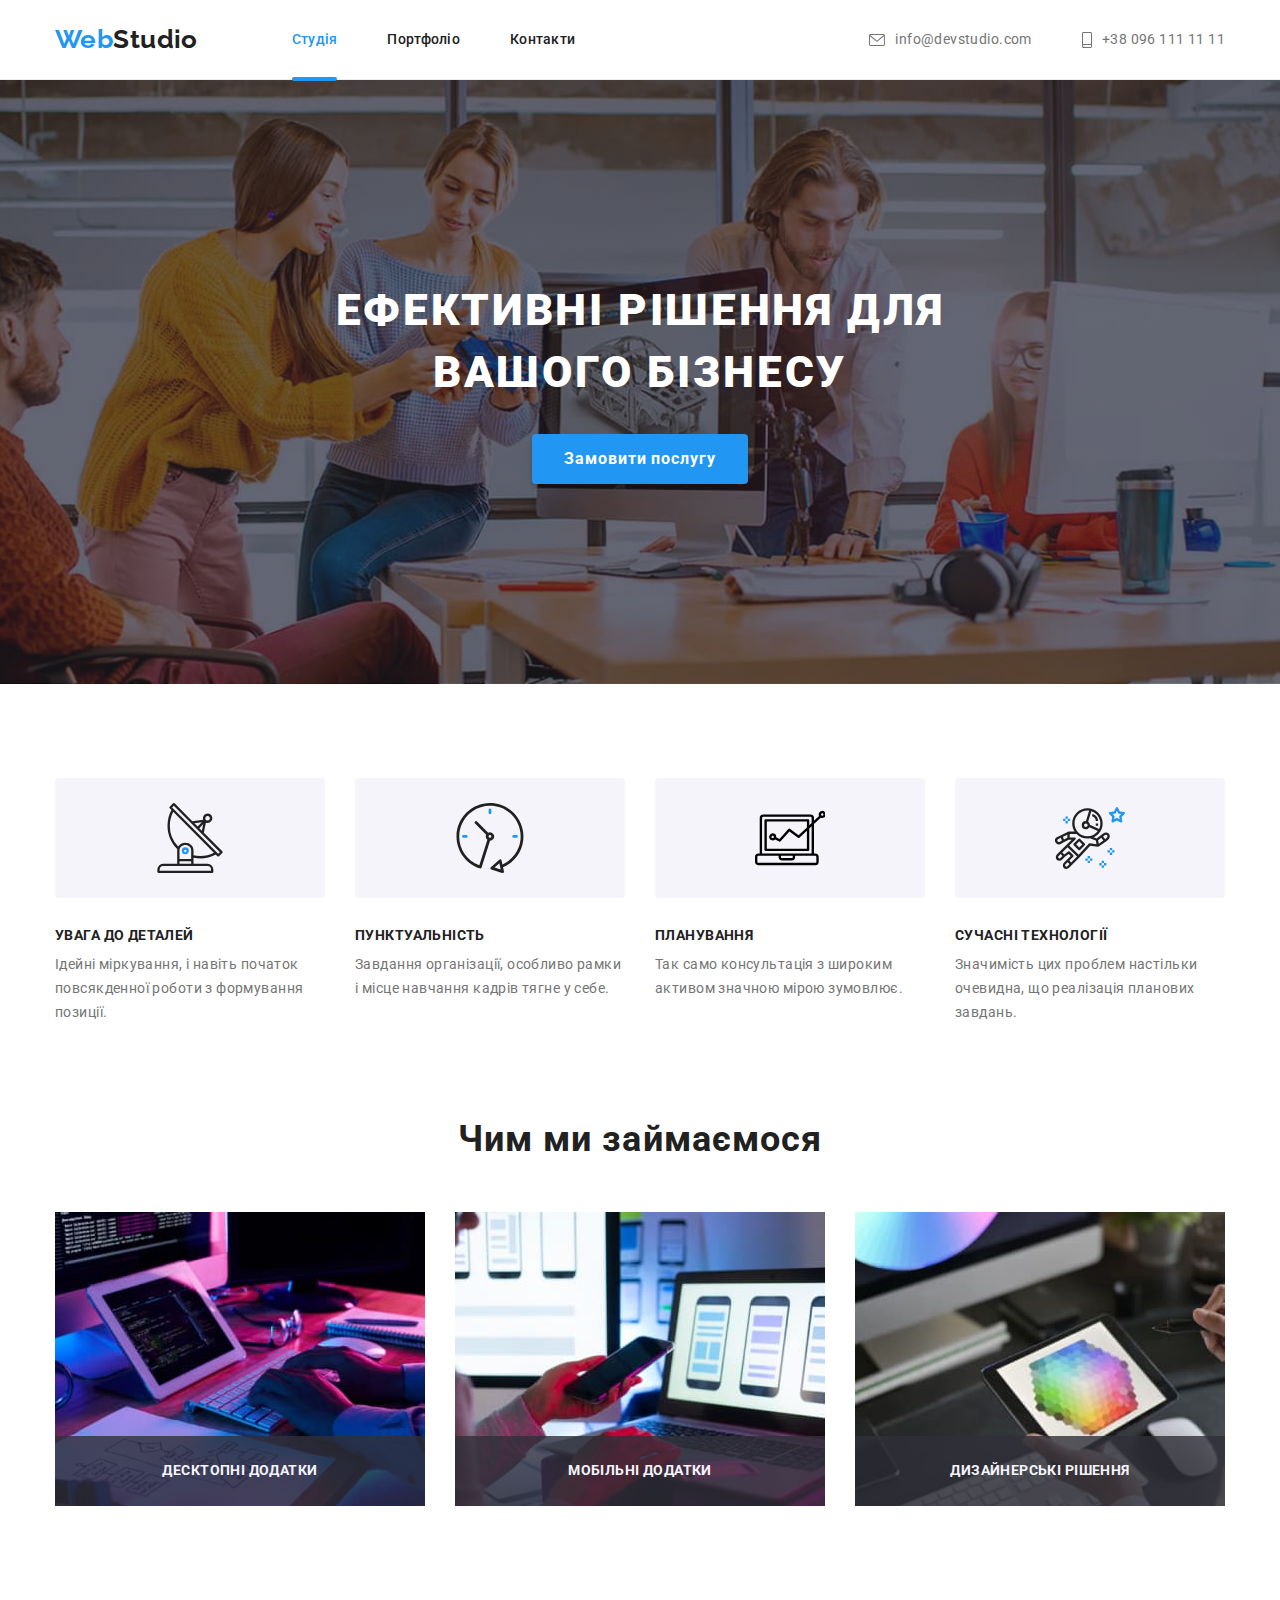
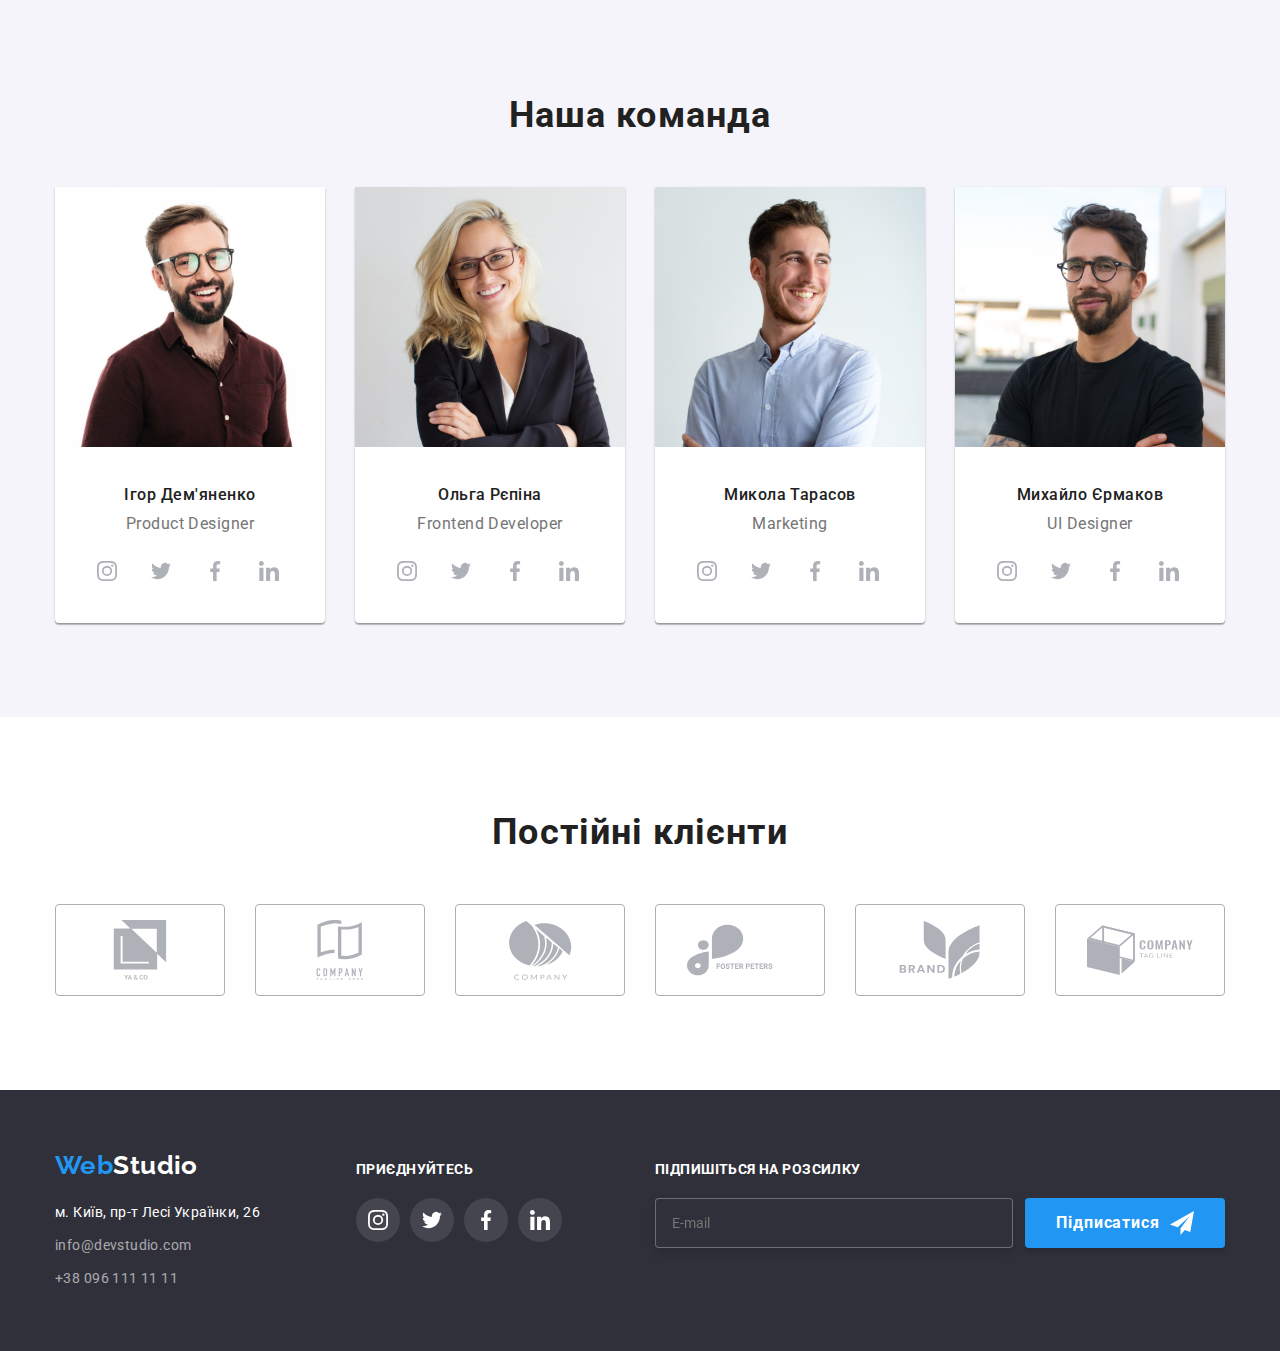
==== index.html @ 513b9c3e "start hw-08" ====
<!DOCTYPE html>
<html lang="uk">
  <head>
    <meta charset="UTF-8" />
    <meta http-equiv="X-UA-Compatible" content="IE=edge" />
    <meta name="viewport" content="width=device-width, initial-scale=1.0" />
    <title>Студія</title>
    <link rel="preconnect" href="https://fonts.googleapis.com" />
    <link rel="preconnect" href="https://fonts.gstatic.com" crossorigin />
    <link
      href="https://fonts.googleapis.com/css2?family=Raleway:wght@700&family=Roboto:wght@400;500;700;900&display=swap"
      rel="stylesheet"
    />
    <link
      rel="stylesheet"
      href="https://cdnjs.cloudflare.com/ajax/libs/modern-normalize/1.1.0/modern-normalize.min.css"
    />
    <link rel="stylesheet" href="./css/main.min.css" />
  </head>
  <body>
    <header class="header">
      <div class="container header__container">
        <nav class="site-nav">
          <ul class="list site-nav__list">
            <li class="site-nav__item">
              <a href="./index.html" class="logo header__logo"
                ><span class="logo__element">Web</span>Studio</a
              >
            </li>
            <li class="site-nav__item">
              <a href="./index.html" class="site-nav__link site-nav__link--active">Студія</a>
            </li>
            <li class="site-nav__item">
              <a href="./portfolio.html" class="site-nav__link">Портфоліо</a>
            </li>
            <li class="site-nav__item">
              <a href="" class="site-nav__link">Контакти</a>
            </li>
          </ul>
        </nav>
        <ul class="contacts header__contacts">
          <li class="contacts__item">
            <a href="mailto:info@devstudio.com" class="contact">
              <svg class="contact__icon" width="16" height="12">
                <use href="./images/icons.svg#icon-envelope"></use>
              </svg>
              info@devstudio.com</a
            >
          </li>
          <li class="contacts__item">
            <a href="tel:+380961111111" class="contact">
              <svg class="contact__icon" width="10" height="16">
                <use href="./images/icons.svg#icon-smartphone"></use>
              </svg>
              +38 096 111 11 11</a
            >
          </li>
        </ul>
      </div>
    </header>

    <main>
      <!--Hero-->
      <section class="hero">
        <h1 class="hero__title">Ефективні рішення для вашого бізнесу</h1>
        <button type="button" class="hero__button" data-modal-open>
          Замовити послугу
        </button>
      </section>

      <!--Особливості-->
      <section class="features section">
        <div class="container">
          <h2 class="visually-hidden">Особливості</h2>
          <ul class="features__list">
            <li class="features__item">
              <div class="features__icon">
                <svg width="70" height="70">
                  <use href="./images/icons.svg#icon-antenna"></use>
                </svg>
              </div>
              <h3 class="features__title">УВАГА ДО ДЕТАЛЕЙ</h3>
              <p>
                Ідейні міркування, і навіть початок повсякденної роботи з
                формування позиції.
              </p>
            </li>
            <li class="features__item">
              <div class="features__icon">
                <svg width="70" height="70">
                  <use href="./images/icons.svg#icon-clock"></use>
                </svg>
              </div>
              <h3 class="features__title">ПУНКТУАЛЬНІСТЬ</h3>
              <p>
                Завдання організації, особливо рамки і місце навчання кадрів
                тягне у себе.
              </p>
            </li>
            <li class="features__item">
              <div class="features__icon">
                <svg width="70" height="70">
                  <use href="./images/icons.svg#icon-vector"></use>
                </svg>
              </div>
              <h3 class="features__title">ПЛАНУВАННЯ</h3>
              <p>
                Так само консультація з широким активом значною мірою зумовлює.
              </p>
            </li>
            <li class="features__item">
              <div class="features__icon">
                <svg width="70" height="70">
                  <use href="./images/icons.svg#icon-astronaut"></use>
                </svg>
              </div>
              <h3 class="features__title">СУЧАСНІ ТЕХНОЛОГІЇ</h3>
              <p>
                Значимість цих проблем настільки очевидна, що реалізація
                планових завдань.
              </p>
            </li>
          </ul>
        </div>
      </section>

      <!--Чим ми займаємося-->
      <section class="works section">
        <div class="container">
          <h2 class="works__title title">Чим ми займаємося</h2>
          <ul class="works__list">
            <li class="works__item">
              <div class="works__wrap">
                <img src="./images/box1.jpg" alt="Планування" width="370" class="works__img" />
                <div class="works__overlay">
                  <p class="works__text">Десктопні додатки</p>
                </div>
              </div>
            </li>
            <li class="works__item">
              <div class="works__wrap">
                <img src="./images/box2.jpg" alt="Розробка" width="370" class="works__img"/>
                <div class="works__overlay">
                  <p class="works__text">Мобільні додатки</p>
                </div>
              </div>
            </li>
            <li class="works__item">
              <div class="works__wrap">
                <img src="./images/box3.jpg" alt="Дизайн" width="370" class="works__img"/>
                <div class="works__overlay">
                  <p class="works__text">Дизайнерські рішення</p>
                </div>
              </div>
            </li>
          </ul>
        </div>
      </section>

      
      <section class="team section">
        <div class="container">
          <h2 class="team__title title">Наша команда</h2>
          <ul class="team__list">
            <li class="team__body">
              <img
                class="team__img"
                src="./images/demynenko.jpg"
                alt="фото Ігор Дем'яненко"
                width="270"
              />
              <div class="team__content">
                <h3 class="team__item">Ігор Дем'яненко</h3>
                <p lang="en" class="team__speciality">Product Designer</p>
                <div class="social">
                  <ul class="social__list">
                    <li class="social__item">
                      <a class="social__link" href="https://www.instagram.com/"
                        ><svg class="social__icon" width="20" height="20">
                          <use
                            href="./images/icons.svg#icon-instagram"
                          ></use></svg
                      ></a>
                    </li>
                    <li class="social__item">
                      <a class="social__link" href="https://twitter.com/"
                        ><svg class="social__icon" width="20" height="20">
                          <use
                            href="./images/icons.svg#icon-twitter"
                          ></use></svg
                      ></a>
                    </li>
                    <li class="social__item">
                      <a class="social__link" href="https://www.facebook.com/"
                        ><svg class="social__icon" width="20" height="20">
                          <use
                            href="./images/icons.svg#icon-facebook"
                          ></use></svg
                      ></a>
                    </li>
                    <li class="social__item">
                      <a class="social__link" href="https://www.linkedin.com/"
                        ><svg class="social__icon" width="20" height="20">
                          <use
                            href="./images/icons.svg#icon-linkedin"
                          ></use></svg
                      ></a>
                    </li>
                  </ul>
                </div>
              </div>
            </li>
            <li class="team__body">
              <img
                class="team__img"
                src="./images/repina.jpg"
                alt="фото Ольга Рєпіна"
                width="270"
              />
              <div class="team__content">
                <h3 class="team__item">Ольга Рєпіна</h3>
                <p lang="en" class="team__speciality">Frontend Developer</p>
                <div class="social">
                  <ul class="social__list">
                    <li class="social__item">
                      <a class="social__link" href="https://www.instagram.com/"
                        ><svg class="social__icon" width="20" height="20">
                          <use
                            href="./images/icons.svg#icon-instagram"
                          ></use></svg
                      ></a>
                    </li>
                    <li class="social__item">
                      <a class="social__link" href="https://twitter.com/"
                        ><svg class="social__icon" width="20" height="20">
                          <use
                            href="./images/icons.svg#icon-twitter"
                          ></use></svg
                      ></a>
                    </li>
                    <li class="social__item">
                      <a class="social__link" href="https://www.facebook.com/"
                        ><svg class="social__icon" width="20" height="20">
                          <use
                            href="./images/icons.svg#icon-facebook"
                          ></use></svg
                      ></a>
                    </li>
                    <li class="social__item">
                      <a class="social__link" href="https://www.linkedin.com/"
                        ><svg class="social__icon" width="20" height="20">
                          <use
                            href="./images/icons.svg#icon-linkedin"
                          ></use></svg
                      ></a>
                    </li>
                  </ul>
                </div>
              </div>
            </li>
            <li class="team__body">
              <img
                class="team__img"
                src="./images/tarasov.jpg"
                alt="фото Микола Тарасов"
                width="270"
              />
              <div class="team__content">
                <h3 class="team__item">Микола Тарасов</h3>
                <p lang="en" class="team__speciality">Marketing</p>
                <div class="social">
                  <ul class="social__list">
                    <li class="social__item">
                      <a class="social__link" href="https://www.instagram.com/"
                        ><svg class="social__icon" width="20" height="20">
                          <use
                            href="./images/icons.svg#icon-instagram"
                          ></use></svg
                      ></a>
                    </li>
                    <li class="social__item">
                      <a class="social__link" href="https://twitter.com/"
                        ><svg class="social__icon" width="20" height="20">
                          <use
                            href="./images/icons.svg#icon-twitter"
                          ></use></svg
                      ></a>
                    </li>
                    <li class="social__item">
                      <a class="social__link" href="https://www.facebook.com/"
                        ><svg class="social__icon" width="20" height="20">
                          <use
                            href="./images/icons.svg#icon-facebook"
                          ></use></svg
                      ></a>
                    </li>
                    <li class="social__item">
                      <a class="social__link" href="https://www.linkedin.com/"
                        ><svg class="social__icon" width="20" height="20">
                          <use
                            href="./images/icons.svg#icon-linkedin"
                          ></use></svg
                      ></a>
                    </li>
                  </ul>
                </div>
              </div>
            </li>
            <li class="team__body">
              <img
                class="team__img"
                src="./images/ermakov.jpg"
                alt="фото Михайло Єрмаков"
                width="270"
              />
              <div class="team__content">
                <h3 class="team__item">Михайло Єрмаков</h3>
                <p lang="en" class="team__speciality">UI Designer</p>
                <div class="social">
                  <ul class="social__list">
                    <li class="social__item">
                      <a class="social__link" href="https://www.instagram.com/"
                        ><svg class="social__icon" width="20" height="20">
                          <use
                            href="./images/icons.svg#icon-instagram"
                          ></use></svg
                      ></a>
                    </li>
                    <li class="social__item">
                      <a class="social__link" href="https://twitter.com/"
                        ><svg class="social__icon" width="20" height="20">
                          <use
                            href="./images/icons.svg#icon-twitter"
                          ></use></svg
                      ></a>
                    </li>
                    <li class="social__item">
                      <a class="social__link" href="https://www.facebook.com/"
                        ><svg class="social__icon" width="20" height="20">
                          <use
                            href="./images/icons.svg#icon-facebook"
                          ></use></svg
                      ></a>
                    </li>
                    <li class="social__item">
                      <a class="social__link" href="https://www.linkedin.com/"
                        ><svg class="social__icon" width="20" height="20">
                          <use
                            href="./images/icons.svg#icon-linkedin"
                          ></use></svg
                      ></a>
                    </li>
                  </ul>
                </div>
              </div>
            </li>
          </ul>
        </div>
      </section>

      <!-- Наші клієнти-->

      <section class="clients section">
        <div class="container">
          <h2 class="clients__title title">Постійні клієнти</h2>
          <ul class="clients__list">
            <li class="clients__item">
              <a class="clients__link" href="">
                <svg class="clients-icon" width="106" height="60">
                  <use href="./images/icons.svg#icon-ya-co"></use>
                </svg>
              </a>
            </li>
            <li class="clients__item">
              <a class="clients__link" href="">
                <svg class="clients-icon" width="106" height="60">
                  <use href="./images/icons.svg#icon-company-tag"></use>
                </svg>
              </a>
            </li>
            <li class="clients__item">
              <a class="clients__link" href="">
                <svg class="clients-icon" width="106" height="60">
                  <use href="./images/icons.svg#icon-company"></use>
                </svg>
              </a>
            </li>
            <li class="clients__item">
              <a class="clients__link" href="">
                <svg class="clients-icon" width="106" height="60">
                  <use href="./images/icons.svg#icon-foster-peters"></use>
                </svg>
              </a>
            </li>
            <li class="clients__item">
              <a class="clients__link" href="">
                <svg class="clients-icon" width="106" height="60">
                  <use href="./images/icons.svg#icon-brand"></use>
                </svg>
              </a>
            </li>
            <li class="clients__item">
              <a class="clients__link" href="">
                <svg class="clients-icon" width="106" height="60">
                  <use href="./images/icons.svg#icon-tag-line"></use>
                </svg>
              </a>
            </li>
          </ul>
        </div>
      </section>
    </main>

    <footer class="footer">
      <div class="container footer__container">
        <div class="address-wrap">
          <a href="./index.html" class="logo footer__logo"
            ><span class="logo__element">Web</span>Studio</a
          >
          <address class="address">
            <ul class="address__list">
              <li class="address__item">м. Київ, пр-т Лесі Українки, 26</li>
              <li class="address__item">
                <a href="mailto:info@devstudio.com" class="contact address__contact"
                  >info@devstudio.com</a
                >
              </li>
              <li class="address__item">
                <a href="tel:+380961111111" class="contact address__contact"
                  >+38 096 111 11 11</a
                >
              </li>
            </ul>
          </address>
        </div>
        <div class="join">
          <h3 class="join__title">приєднуйтесь</h3>
          <div class="social">
            <ul class="social__list">
              <li class="social__item">
                <a class="social__link social__link--join" href="https://www.instagram.com/"
                  ><svg class="social__icon" width="20" height="20">
                    <use href="./images/icons.svg#icon-instagram"></use></svg
                ></a>
              </li>
              <li class="social__item">
                <a class="social__link social__link--join" href="https://twitter.com/"
                  ><svg class="social__icon" width="20" height="20">
                    <use href="./images/icons.svg#icon-twitter"></use></svg
                ></a>
              </li>
              <li class="social__item">
                <a class="social__link social__link--join" href="https://www.facebook.com/"
                  ><svg class="social__icon" width="20" height="20">
                    <use href="./images/icons.svg#icon-facebook"></use></svg
                ></a>
              </li>
              <li class="social__item">
                <a class="social__link social__link--join" href="https://www.linkedin.com/"
                  ><svg class="social__icon" width="20" height="20">
                    <use href="./images/icons.svg#icon-linkedin"></use></svg
                ></a>
              </li>
            </ul>
          </div>
        </div>
        <div class="subscribe">
          <form name="subscribe__form">
            <p class="subscribe__title">Підпишіться на розсилку</p>
            <div class="subscribe__field">
              <input type="email" name="email" placeholder="E-mail" class="subscribe__input"/>
              <button type="submit" class="subscribe__btn">
                <span>Підписатися</span>
                <svg class="subscribe__icon" width="24" height="24">
                  <use href="./images/icons.svg#subscribe-icon"></use>
                </svg>
              </button>
            </div>
          </form>
        </div>
      </div>
    </footer>

    <div class="backdrop is-hidden" data-modal>
      <div class="modal">
        <button type="button" data-modal-close class="modal-btn">
          <svg width="18" height="18" class="modal-btn__icon modal-btn__icon--close">
            <use href="./images/icons.svg#icon-close"></use>
          </svg>
        </button>
        <div class="modal__container" role="group">
          <p class="modal__title">Залиште свої дані, ми вам передзвонимо</p>
          <form name="modal__form">
            <label class="modal__field">
              <span class="modal__text">Ім'я</span>
              <span class="modal__tubrl">
                <input type="text" name="username" class="modal__input" />
                <svg width="18" height="18" class="modal__icon">
                  <use href="./images/icons.svg#icon-person"></use>
                </svg>
              </span>
            </label>

            <label class="modal__field">
              <span class="modal__text">Телефон</span>
              <span class="modal__tubrl">
                <input type="tel" name="telphone" class="modal__input" />
                <svg width="18" height="18" class="modal__icon">
                  <use href="./images/icons.svg#icon-phone"></use>
                </svg>
              </span>
            </label>

            <label class="modal__field">
              <span class="modal__text">Пошта</span>
              <span class="modal__tubrl">
                <input type="email" name="email" class="modal__input" />
                <svg width="18" height="18" class="modal__icon">
                  <use href="./images/icons.svg#icon-email"></use>
                </svg>
              </span>
            </label>

            <label class="modal__field modal__field--comment">
              <span class="modal__text">Коментар</span>
              <textarea
                name="comment"
                placeholder="Введіть текст"
                class="modal__textarea"
              ></textarea>
            </label>

            <div class="checkbox modal__field modal__field--agry">
              <input
                type="checkbox"
                name="agry-form"
                id="modal-checkbox"
                class="modal__checkbox visually-hidden"
              />

              <label class="checkbox__text" for="modal-checkbox">
                <span class="checkbox__field">
                  <svg width="16" height="15">
                    <use href="./images/icons.svg#icon-check"></use></svg
                ></span>
                Погоджуюся з розсилкою та приймаю   
                 <a href="" class="modal__link">Умови договору</a>
              </label>
            </div>

            <button type="submit" class="send-btn">Відправити</button>
          </form>
        </div>
      </div>
    </div>

    <script src="./js/modal.js"></script>
  </body>
</html>
---- css/main.min.css ----
a{text-decoration:none}.visually-hidden{position:absolute;white-space:nowrap;width:1px;height:1px;overflow:hidden;border:0;padding:0;clip:rect(0 0 0 0);-webkit-clip-path:inset(50%);clip-path:inset(50%);margin:-1px}h1,h2,h3,p,ul{margin-top:0;margin-bottom:0}ul{padding:0;list-style:none}:root{--primary-text-color: #757575;--title-text-color: #212121;--primary-accent-color: #2196f3;--secondary-accent-color: #ffffff;--buttons-color: #f5f4fa}body{background-color:#fff;color:var(--primary-text-color);font-family:Roboto,sans-serif;font-size:14px;line-height:1.7;letter-spacing:.03em}.clients__item,.works__overlay,.features__icon,.checkbox__field,.checkbox__text,.modal-btn,.social__link{display:flex;justify-content:center;align-items:center}.container{margin-left:auto;margin-right:auto;max-width:1200px;padding-left:15px;padding-right:15px}.section{padding-top:94px;padding-bottom:94px}.social__list{display:flex}.social__item{width:44px;height:44px;margin-right:10px}.social__link{width:100%;height:100%;fill:#afb1b8;border-radius:50%;cursor:pointer;transition:background-color 250ms cubic-bezier(0.4, 0, 0.2, 1)}.social__link:hover,.social__link:focus{background-color:var(--primary-accent-color);border-radius:50%}.social__item{margin-right:10px}.social__item:last-child{margin-right:0px}.social__icon{transition:fill 250ms cubic-bezier(0.4, 0, 0.2, 1)}.social__link:hover .social__icon,.social__link:focus .social__icon{fill:var(--secondary-accent-color)}.title{color:var(--title-text-color);font-weight:700;font-size:36px;line-height:1.2;text-align:center;letter-spacing:.03em}.logo{color:var(--title-text-color);font-family:"Raleway",sans-serif;font-weight:700;font-size:26px;line-height:1.2;text-decoration:none}.logo__element{color:var(--primary-accent-color)}.header__container{display:flex;justify-content:space-between;align-items:center}.header{border-bottom:1px solid #ececec}.site-nav__list,.contacts{display:flex;align-items:center}.site-nav__link,.header_contacts{display:inline-block;padding-top:32px;padding-bottom:32px}.header__logo{margin-right:94px}.site-nav__item:not(:first-child,:last-child){margin-right:50px}.contacts__item:not(:last-child){margin-right:50px}.site-nav__link{color:var(--title-text-color);font-weight:500;font-size:14px;line-height:1.1;letter-spacing:.02em;transition:color 250ms cubic-bezier(0.4, 0, 0.2, 1)}.site-nav__link:hover,.site-nav__link:focus{color:var(--primary-accent-color)}.site-nav__link--active{position:relative;color:var(--primary-accent-color);transition:color 250ms cubic-bezier(0.4, 0, 0.2, 1)}.site-nav__link--active:hover,.site-nav__link--active:focus{color:var(--title-text-color)}.site-nav__link--active::after{content:"";position:absolute;bottom:0;left:0;transform:translate(0, 50%);display:block;width:100%;height:4px;background-color:var(--primary-accent-color);border-radius:2px}.contact{list-style:none;color:var(--primary-text-color);text-decoration:none;display:flex;justify-content:center;align-items:center;transition:color 250ms cubic-bezier(0.4, 0, 0.2, 1)}.contact:hover,.contact:focus{color:var(--primary-accent-color);fill:var(--primary-accent-color)}.contact__icon{fill:currentColor;vertical-align:middle;margin-right:10px;cursor:pointer;transition:fill 250ms cubic-bezier(0.4, 0, 0.2, 1)}.contact:hover .contact__icon,.contact:focus .contact__icon{fill:var(--primary-accent-color)}.hero{background-color:#c4c4c4;text-align:center;padding:200px 0;margin-left:auto;margin-right:auto;max-width:1600px;background-image:linear-gradient(to right, rgba(47, 48, 58, 0.4), rgba(47, 48, 58, 0.4)),url(../images/Overlay.jpg);background-position:center;background-repeat:no-repeat;background-size:cover}.button{font-family:inherit;cursor:pointer}.hero__button{color:var(--secondary-accent-color);background-color:var(--primary-accent-color);border:none;font-weight:700;font-size:16px;line-height:1.88;align-items:center;text-align:center;letter-spacing:.06em;padding:10px 32px;box-shadow:0px 4px 4px rgba(0,0,0,.15);border-radius:4px;min-width:216px;transition:background-color 250ms cubic-bezier(0.4, 0, 0.2, 1)}.hero__button:hover,.hero__button:focus{background-color:#188ce8}.hero__title{color:var(--secondary-accent-color);font-weight:900;font-size:44px;line-height:1.4;letter-spacing:.06em;text-transform:uppercase;max-width:696px;margin-left:auto;margin-right:auto;margin-bottom:30px}.backdrop{position:fixed;top:0;left:0;width:100%;height:100%;background-color:rgba(0,0,0,.2);transition:opacity 250ms cubic-bezier(0.4, 0, 0.2, 1),visibility 250ms cubic-bezier(0.4, 0, 0.2, 1)}.modal{position:absolute;top:50%;left:50%;transform:translate(-50%, -50%) scale(1);opacity:1;width:528px;height:581px;background:#fff;box-shadow:0px 1px 3px rgba(0,0,0,.12),0px 1px 1px rgba(0,0,0,.14),0px 2px 1px rgba(0,0,0,.2);border-radius:4px;transition:transform 250ms cubic-bezier(0.4, 0, 0.2, 1),opacity 250ms cubic-bezier(0.4, 0, 0.2, 1);padding:40px}.modal-btn{width:30px;height:30px;position:absolute;top:8px;right:8px;border-radius:50%;border:1px solid rgba(0,0,0,.1);background-color:rgba(0,0,0,0);padding:0px;transition:fill 250ms cubic-bezier(0.4, 0, 0.2, 1)}.modal-btn:hover,.modal-btn:focus{fill:var(--primary-accent-color)}.backdrop.is-hidden .modal{transform:translate(-50%, -50%) scale(1.5)}.is-hidden{opacity:0;visibility:hidden;pointer-events:none}.modal__field{display:flex;flex-direction:column;position:relative;margin-bottom:10px}.modal__input{border:1px solid rgba(33,33,33,.2);border-radius:4px;height:40px;width:100%;padding-left:42px;transition:border-color 250ms cubic-bezier(0.4, 0, 0.2, 1)}.modal__input:focus{border-color:var(--primary-accent-color);outline:rgba(0,0,0,0)}.modal__icon{position:absolute;top:50%;left:12px;transform:translateY(-50%);transition:fill 250ms cubic-bezier(0.4, 0, 0.2, 1)}.modal__input:focus+.modal__icon{fill:var(--primary-accent-color)}.modal__text{font-size:12px;line-height:1.17;letter-spacing:.01em;color:#757575;margin-bottom:4px}.modal__title{margin-bottom:12px;font-weight:700;font-size:20px;line-height:1.15;text-align:center;color:var(--title-text-color)}.modal__link{padding-left:5px;color:#2196f3}.modal__tubrl{position:relative}.modal__input{display:block}.modal__textarea{border:1px solid rgba(33,33,33,.2);border-radius:4px;height:120px;max-width:100%;resize:none;padding:12px 16px;transition:border-color 250ms cubic-bezier(0.4, 0, 0.2, 1)}.modal__textarea:focus,.modal__textarea:focus{border-color:var(--primary-accent-color);outline:rgba(0,0,0,0)}.modal__field--comment{margin-bottom:20px}.modal__field--agry{margin-bottom:30px}.checkbox__text{fill:rgba(0,0,0,0);font-size:14px;line-height:1.71;letter-spacing:.03em}.checkbox__field{margin-right:9px;width:16px;height:15px;border:2px solid var(--title-text-color);border-radius:2px;transition:background-color 250ms cubic-bezier(0.4, 0, 0.2, 1),border-color 250ms cubic-bezier(0.4, 0, 0.2, 1)}.checkbox:checked+.checkbox__text .checkbox__field{background-color:var(--primary-accent-color);border-color:rgba(0,0,0,0);fill:var(--secondary-accent-color)}.checkbox:focus+.checkbox__text .checkbox__field{border-color:var(--primary-accent-color)}.send-btn{color:var(--secondary-accent-color);background-color:var(--primary-accent-color);border:none;font-weight:700;font-size:16px;line-height:1.88;align-items:center;text-align:center;letter-spacing:.06em;box-shadow:0px 4px 4px rgba(0,0,0,.15);border-radius:4px;padding:10px 52px;margin:0;min-width:200px;display:block;margin-left:auto;margin-right:auto;cursor:pointer;transition:background-color 250ms cubic-bezier(0.4, 0, 0.2, 1)}.send-btn:hover,.send-btn:focus{background-color:#188ce8}.features__title{color:var(--title-text-color);font-weight:700;font-size:14px;line-height:1.1;letter-spacing:.03em;text-transform:uppercase;margin-bottom:10px}.features__list{display:flex}.features__item{display:inline-block;width:calc(100% - 22.5px)}.features__item:not(:last-child){margin-right:30px}.features__icon{width:270px;height:120px;margin-bottom:30px;border-radius:4px;background-color:var(--buttons-color)}.works{padding-top:0px}.works__title,.team__title,.clients__title{margin-bottom:50px}.works__list{display:flex}.works__item{width:calc(100% - 20px)}.works__item:not(:last-child){margin-right:30px}.works__img{max-width:100%;display:block}.works__wrap{position:relative}.works__text{font-weight:700;line-height:1.14;text-align:center;text-transform:uppercase;color:var(--buttons-color);padding-top:27px;padding-bottom:27px}.works__overlay{position:absolute;bottom:0;left:0;width:100%;background-color:rgba(47,48,58,.8)}.team{background-color:var(--buttons-color)}.team__item{color:var(--title-text-color);font-weight:500;font-size:16px;line-height:1.2;text-align:center;letter-spacing:.03em;margin-bottom:10px}.team__speciality{font-size:16px;line-height:1.2;text-align:center;letter-spacing:.03em;margin-bottom:16px}.team__body{display:block;background-color:var(--secondary-accent-color);box-shadow:0px 1px 3px rgba(0,0,0,.12),0px 1px 1px rgba(0,0,0,.14),0px 2px 1px rgba(0,0,0,.2);border-radius:0px 0px 4px 4px}.team__list{display:flex}.team__body{width:calc(100% - 22.5px)}.team__body:not(:last-child){margin-right:30px}.team__content{padding:30px 30px 30px}.clients__list{display:flex}.clients__item{border:1px solid #afb1b8;border-radius:4px;width:170px;height:92px;margin-right:30px;transition:border-color 250ms cubic-bezier(0.4, 0, 0.2, 1)}.clients__item:last-child{margin-right:0px}.clients__item:hover,.clients__item:focus{border:1px solid var(--primary-accent-color)}.clients__link{width:106px;height:60px;fill:#afb1b8;cursor:pointer;transition:fill 250ms cubic-bezier(0.4, 0, 0.2, 1)}.clients__item:hover .clients__link,.clients__item:focus .clients__link{fill:var(--primary-accent-color)}.footer{background-color:#2f303a;color:var(--secondary-accent-color);padding-top:60px;padding-bottom:60px}.footer__container{display:flex;align-items:baseline}.footer__logo{color:var(--secondary-accent-color);display:inline-block;margin-bottom:20px;margin-right:0}.address{width:231px;font-style:normal}.address-wrap{margin-right:70px}.address__contact{display:block;color:rgba(255,255,255,.6);font-size:14px;line-height:1.7;letter-spacing:.03em;transition:color 250ms cubic-bezier(0.4, 0, 0.2, 1)}.address__contact:hover,.address__contact:focus{color:var(--primary-accent-color)}.address__item:not(:last-child){margin-bottom:9px}.join{margin-right:93px}.join__title{font-weight:700;font-size:14px;line-height:1.14;letter-spacing:.03em;text-transform:uppercase;color:#fff;margin-bottom:20px}.social__link--join{fill:var(--secondary-accent-color);background-color:rgba(255,255,255,.1);border-radius:50%;transition:background-color 250ms cubic-bezier(0.4, 0, 0.2, 1)}.social__link--join:hover,.social__link--join:focus{background-color:var(--primary-accent-color);border-radius:50%}.social__link--join:hover .social__icon,.social__link--join:focus .social__icon{fill:var(--secondary-accent-color)}.subscribe__title{font-weight:700;line-height:1.14;text-transform:uppercase;color:var(--secondary-accent-color);margin-bottom:20px}.subscribe__field{margin-right:12px;display:flex}.subscribe__btn{display:flex;justify-content:center;color:var(--secondary-accent-color);background-color:var(--primary-accent-color);border:none;font-weight:700;font-size:16px;line-height:1.88;align-items:center;text-align:center;letter-spacing:.06em;box-shadow:0px 4px 4px rgba(0,0,0,.15);border-radius:4px;padding:10px 28px;margin:0;min-width:200px}.subscribe__icon{margin-left:10px}.subscribe__input{margin:0;width:358px;height:50px;padding-left:16px;color:rgba(255,255,255,.6);background-color:#2f303a;border:1px solid rgba(255,255,255,.3);filter:drop-shadow(0px 4px 4px rgba(0, 0, 0, 0.15));border-radius:4px;margin-right:12px}.examples__list{display:flex;justify-content:center;flex-wrap:wrap;margin-bottom:50px}.examples__button{color:var(--title-text-color);background-color:var(--buttons-color);font-weight:500;font-size:16px;line-height:1.6;letter-spacing:.03em;border:none;border-radius:4px;min-width:73px;padding:6px 22px}.examples__item:not(:last-child){margin-right:8px}.examples__button{transition:color 250ms cubic-bezier(0.4, 0, 0.2, 1),background-color 250ms cubic-bezier(0.4, 0, 0.2, 1),box-shadow 250ms cubic-bezier(0.4, 0, 0.2, 1)}.examples__button:hover,.examples__button:focus{color:var(--secondary-accent-color);background-color:var(--primary-accent-color);box-shadow:0px 3px 1px rgba(0,0,0,.1),0px 1px 2px rgba(0,0,0,.08),0px 2px 2px rgba(0,0,0,.12)}.projects__title{color:var(--title-text-color);font-weight:700;font-size:18px;line-height:2;letter-spacing:.06em;margin-bottom:4px}.projects__text{color:var(--primary-text-color);font-size:16px;line-height:1.9;letter-spacing:.03em}.projects{display:flex;flex-wrap:wrap;margin:-15px}.projects__item{width:370px;margin:15px;transition:box-shadow 250ms cubic-bezier(0.4, 0, 0.2, 1)}.projects__item:hover,.projects__item:focus{box-shadow:0px 1px 1px rgba(0,0,0,.12),0px 4px 4px rgba(0,0,0,.06),1px 4px 6px rgba(0,0,0,.16)}.project-overlay{position:relative;overflow:hidden}.project-overlay__text{position:absolute;top:0;left:0;width:100%;height:100%;padding:63px 24px;background-color:rgba(33,150,243,.9);font-size:18px;line-height:1.56;letter-spacing:.03em;color:var(--buttons-color);transform:translate(0, 100%);transition:transform 250ms cubic-bezier(0.4, 0, 0.2, 1);overflow:auto}.projects__link:hover .project-overlay__text,.projects__link:focus .project-overlay__text{transform:translate(0)}.project-wrap{padding:20px 24px;border:1px solid #eee;border-top:1px solid rgba(0,0,0,0)}.project-overlay__img{display:block}/*# sourceMappingURL=main.min.css.map */
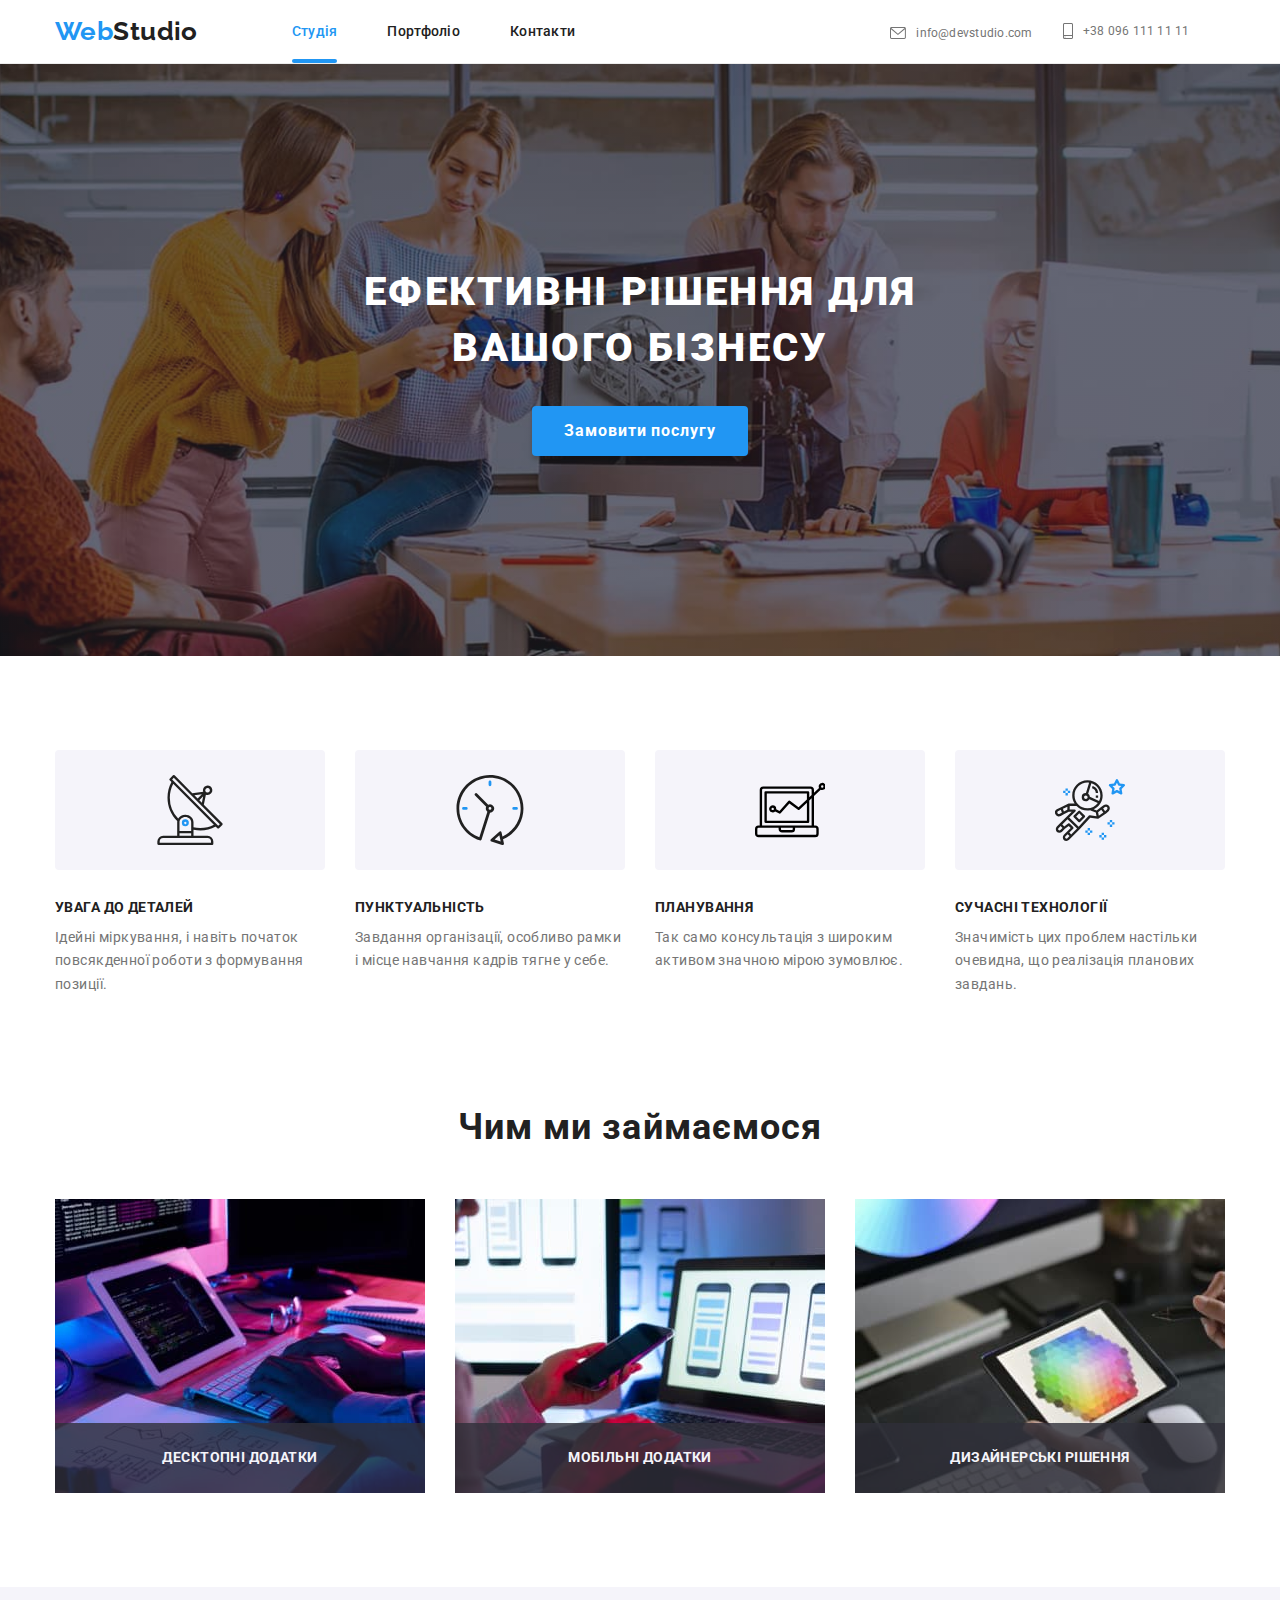
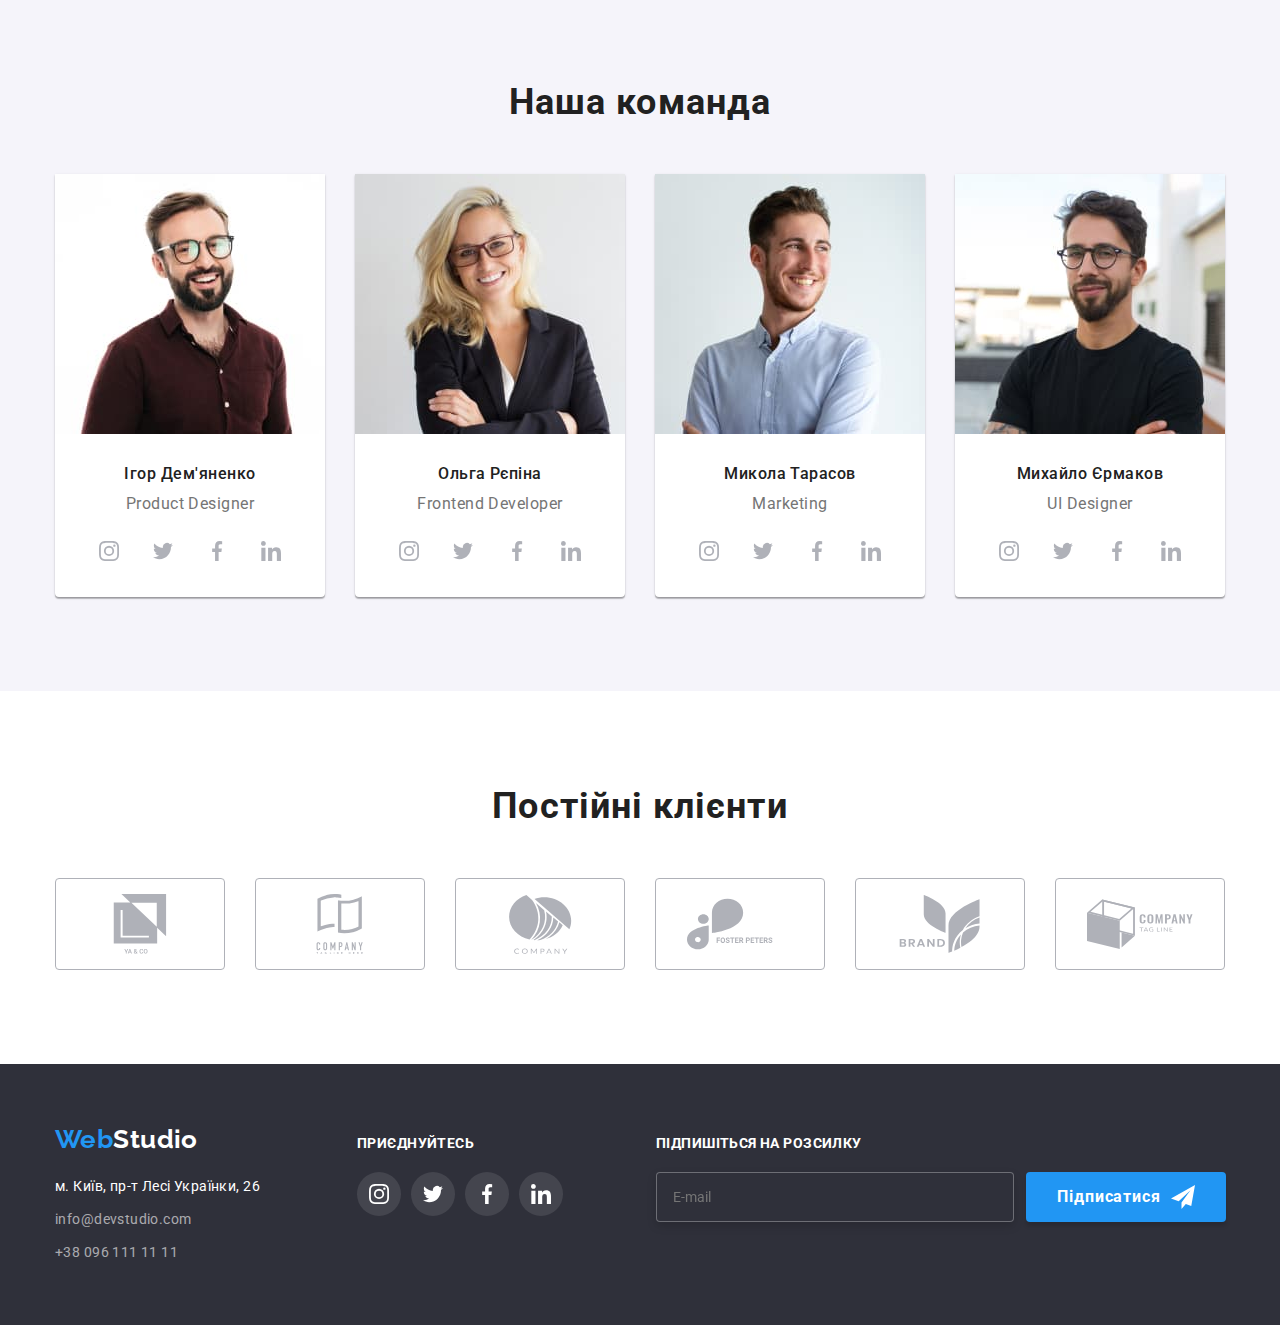
==== commit 61ef5cb3: "do mobile first index" ====
--- a/index.html
+++ b/index.html
@@ -20,42 +20,54 @@
   <body>
     <header class="header">
       <div class="container header__container">
-        <nav class="site-nav">
-          <ul class="list site-nav__list">
-            <li class="site-nav__item">
-              <a href="./index.html" class="logo header__logo"
-                ><span class="logo__element">Web</span>Studio</a
+        <a href="./index.html" class="logo header__logo"
+          ><span class="logo__element">Web</span>Studio</a
+        >
+        <button type="button" class="menu-toggle" data-menu-open>
+          <svg width="40" height="40" aria-label="Кнопка мобільного меню">
+            <use
+              class="mobile-menu-btn__menu"
+              href="./images/icons.svg#mob-menu"
+            ></use>
+          </svg>
+        </button>
+        <div class="menu">
+          <nav class="site-nav">
+            <ul class="list site-nav__list">
+              <li class="site-nav__item">
+                <a
+                  href="./index.html"
+                  class="site-nav__link site-nav__link--active"
+                  >Студія</a
+                >
+              </li>
+              <li class="site-nav__item">
+                <a href="./portfolio.html" class="site-nav__link">Портфоліо</a>
+              </li>
+              <li class="site-nav__item">
+                <a href="" class="site-nav__link">Контакти</a>
+              </li>
+            </ul>
+          </nav>
+          <ul class="contacts header__contacts">
+            <li class="contacts__item">
+              <a href="mailto:info@devstudio.com" class="contact">
+                <svg class="contact__icon" width="16" height="12">
+                  <use href="./images/icons.svg#icon-envelope"></use>
+                </svg>
+                info@devstudio.com</a
               >
             </li>
-            <li class="site-nav__item">
-              <a href="./index.html" class="site-nav__link site-nav__link--active">Студія</a>
-            </li>
-            <li class="site-nav__item">
-              <a href="./portfolio.html" class="site-nav__link">Портфоліо</a>
-            </li>
-            <li class="site-nav__item">
-              <a href="" class="site-nav__link">Контакти</a>
+            <li class="contacts__item">
+              <a href="tel:+380961111111" class="contact">
+                <svg class="contact__icon" width="10" height="16">
+                  <use href="./images/icons.svg#icon-smartphone"></use>
+                </svg>
+                +38 096 111 11 11</a
+              >
             </li>
           </ul>
-        </nav>
-        <ul class="contacts header__contacts">
-          <li class="contacts__item">
-            <a href="mailto:info@devstudio.com" class="contact">
-              <svg class="contact__icon" width="16" height="12">
-                <use href="./images/icons.svg#icon-envelope"></use>
-              </svg>
-              info@devstudio.com</a
-            >
-          </li>
-          <li class="contacts__item">
-            <a href="tel:+380961111111" class="contact">
-              <svg class="contact__icon" width="10" height="16">
-                <use href="./images/icons.svg#icon-smartphone"></use>
-              </svg>
-              +38 096 111 11 11</a
-            >
-          </li>
-        </ul>
+        </div>
       </div>
     </header>
 
@@ -131,7 +143,12 @@
           <ul class="works__list">
             <li class="works__item">
               <div class="works__wrap">
-                <img src="./images/box1.jpg" alt="Планування" width="370" class="works__img" />
+                <img
+                  src="./images/box1.jpg"
+                  alt="Планування"
+                  width="370"
+                  class="works__img"
+                />
                 <div class="works__overlay">
                   <p class="works__text">Десктопні додатки</p>
                 </div>
@@ -139,7 +156,12 @@
             </li>
             <li class="works__item">
               <div class="works__wrap">
-                <img src="./images/box2.jpg" alt="Розробка" width="370" class="works__img"/>
+                <img
+                  src="./images/box2.jpg"
+                  alt="Розробка"
+                  width="370"
+                  class="works__img"
+                />
                 <div class="works__overlay">
                   <p class="works__text">Мобільні додатки</p>
                 </div>
@@ -147,7 +169,12 @@
             </li>
             <li class="works__item">
               <div class="works__wrap">
-                <img src="./images/box3.jpg" alt="Дизайн" width="370" class="works__img"/>
+                <img
+                  src="./images/box3.jpg"
+                  alt="Дизайн"
+                  width="370"
+                  class="works__img"
+                />
                 <div class="works__overlay">
                   <p class="works__text">Дизайнерські рішення</p>
                 </div>
@@ -157,18 +184,41 @@
         </div>
       </section>
 
-      
+      <!-- Наша команда -->
+
       <section class="team section">
         <div class="container">
           <h2 class="team__title title">Наша команда</h2>
           <ul class="team__list">
             <li class="team__body">
-              <img
-                class="team__img"
-                src="./images/demynenko.jpg"
-                alt="фото Ігор Дем'яненко"
-                width="270"
-              />
+              <picture class="team__img">
+                <source
+                  srcset="
+                    ./images/desktop/demynenko.jpg    1x,
+                    ./images/desktop/demynenko@2x.jpg 2x
+                  "
+                  media="(min-width: 1200px)"
+                />
+                <source
+                  srcset="
+                    ./images/tablet/demynenko.jpg    1x,
+                    ./images/tablet/demynenko@2x.jpg 2x
+                  "
+                  media="(min-width: 768px)"
+                />
+                <source
+                  srcset="
+                    ./images/mobile/demynenko.jpg    1x,
+                    ./images/mobile/demynenko@2x.jpg 2x
+                  "
+                  media="(max-width: 767px)"
+                />
+                <img
+                  src="./images/desktop/demynenko.jpg"
+                  alt="фото Ігор Дем'яненко"
+                />
+              </picture>
+
               <div class="team__content">
                 <h3 class="team__item">Ігор Дем'яненко</h3>
                 <p lang="en" class="team__speciality">Product Designer</p>
@@ -210,13 +260,36 @@
                 </div>
               </div>
             </li>
+
             <li class="team__body">
-              <img
-                class="team__img"
-                src="./images/repina.jpg"
-                alt="фото Ольга Рєпіна"
-                width="270"
-              />
+              <picture class="team__img">
+                <source
+                  srcset="
+                    ./images/desktop/repina.jpg    1x,
+                    ./images/desktop/repina@2x.jpg 2x
+                  "
+                  media="(min-width: 1200px)"
+                />
+                <source
+                  srcset="
+                    ./images/tablet/repina.jpg    1x,
+                    ./images/tablet/repina@2x.jpg 2x
+                  "
+                  media="(min-width: 768px)"
+                />
+                <source
+                  srcset="
+                    ./images/mobile/repina.jpg    1x,
+                    ./images/mobile/repina@2x.jpg 2x
+                  "
+                  media="(max-width: 767px)"
+                />
+                <img
+                  src="./images/desktop/demynenko.jpg"
+                  alt="фото Ольга Рєпіна"
+                />
+              </picture>
+
               <div class="team__content">
                 <h3 class="team__item">Ольга Рєпіна</h3>
                 <p lang="en" class="team__speciality">Frontend Developer</p>
@@ -259,12 +332,34 @@
               </div>
             </li>
             <li class="team__body">
-              <img
-                class="team__img"
-                src="./images/tarasov.jpg"
-                alt="фото Микола Тарасов"
-                width="270"
-              />
+              <picture class="team__img">
+                <source
+                  srcset="
+                    ./images/desktop/tarasov.jpg    1x,
+                    ./images/desktop/tarasov@2x.jpg 2x
+                  "
+                  media="(min-width: 1200px)"
+                />
+                <source
+                  srcset="
+                    ./images/tablet/tarasov.jpg    1x,
+                    ./images/tablet/tarasov@2x.jpg 2x
+                  "
+                  media="(min-width: 768px)"
+                />
+                <source
+                  srcset="
+                    ./images/mobile/tarasov.jpg    1x,
+                    ./images/mobile/tarasov@2x.jpg 2x
+                  "
+                  media="(max-width: 767px)"
+                />
+                <img
+                  src="./images/desktop/tarasov.jpg"
+                  alt="фото Микола Тарасов"
+                />
+              </picture>
+
               <div class="team__content">
                 <h3 class="team__item">Микола Тарасов</h3>
                 <p lang="en" class="team__speciality">Marketing</p>
@@ -307,12 +402,34 @@
               </div>
             </li>
             <li class="team__body">
-              <img
-                class="team__img"
-                src="./images/ermakov.jpg"
-                alt="фото Михайло Єрмаков"
-                width="270"
-              />
+              <picture class="team__img">
+                <source
+                  srcset="
+                    ./images/desktop/ermakov.jpg    1x,
+                    ./images/desktop/ermakov@2x.jpg 2x
+                  "
+                  media="(min-width: 1200px)"
+                />
+                <source
+                  srcset="
+                    ./images/tablet/ermakov.jpg    1x,
+                    ./images/tablet/ermakov@2x.jpg 2x
+                  "
+                  media="(min-width: 768px)"
+                />
+                <source
+                  srcset="
+                    ./images/mobile/ermakov.jpg    1x,
+                    ./images/mobile/ermakov@2x.jpg 2x
+                  "
+                  media="(max-width: 767px)"
+                />
+                <img
+                  src="./images/desktop/ermakov.jpg"
+                  alt="фото Михайло Єрмаков"
+                />
+              </picture>
+
               <div class="team__content">
                 <h3 class="team__item">Михайло Єрмаков</h3>
                 <p lang="en" class="team__speciality">UI Designer</p>
@@ -411,64 +528,83 @@
       </section>
     </main>
 
+    <!-- Футер -->
+
     <footer class="footer">
       <div class="container footer__container">
-        <div class="address-wrap">
-          <a href="./index.html" class="logo footer__logo"
-            ><span class="logo__element">Web</span>Studio</a
-          >
-          <address class="address">
-            <ul class="address__list">
-              <li class="address__item">м. Київ, пр-т Лесі Українки, 26</li>
-              <li class="address__item">
-                <a href="mailto:info@devstudio.com" class="contact address__contact"
-                  >info@devstudio.com</a
-                >
-              </li>
-              <li class="address__item">
-                <a href="tel:+380961111111" class="contact address__contact"
-                  >+38 096 111 11 11</a
-                >
-              </li>
-            </ul>
-          </address>
-        </div>
-        <div class="join">
-          <h3 class="join__title">приєднуйтесь</h3>
-          <div class="social">
-            <ul class="social__list">
-              <li class="social__item">
-                <a class="social__link social__link--join" href="https://www.instagram.com/"
-                  ><svg class="social__icon" width="20" height="20">
-                    <use href="./images/icons.svg#icon-instagram"></use></svg
-                ></a>
-              </li>
-              <li class="social__item">
-                <a class="social__link social__link--join" href="https://twitter.com/"
-                  ><svg class="social__icon" width="20" height="20">
-                    <use href="./images/icons.svg#icon-twitter"></use></svg
-                ></a>
-              </li>
-              <li class="social__item">
-                <a class="social__link social__link--join" href="https://www.facebook.com/"
-                  ><svg class="social__icon" width="20" height="20">
-                    <use href="./images/icons.svg#icon-facebook"></use></svg
-                ></a>
-              </li>
-              <li class="social__item">
-                <a class="social__link social__link--join" href="https://www.linkedin.com/"
-                  ><svg class="social__icon" width="20" height="20">
-                    <use href="./images/icons.svg#icon-linkedin"></use></svg
-                ></a>
-              </li>
-            </ul>
+        <div class="footer__address-wrap">
+          <div class="address-wrap">
+            <a href="./index.html" class="logo footer__logo"
+              ><span class="logo__element">Web</span>Studio</a
+            >
+            <address class="address">
+              <ul class="address__list">
+                <li class="address__item">м. Київ, пр-т Лесі Українки, 26</li>
+                <li class="address__item">
+                  <a
+                    href="mailto:info@devstudio.com"
+                    class="contact address__contact"
+                    >info@devstudio.com</a
+                  >
+                </li>
+                <li class="address__item">
+                  <a href="tel:+380961111111" class="contact address__contact"
+                    >+38 096 111 11 11</a
+                  >
+                </li>
+              </ul>
+            </address>
+          </div>
+          <div class="join">
+            <h3 class="join__title">приєднуйтесь</h3>
+            <div class="social">
+              <ul class="social__list">
+                <li class="social__item">
+                  <a
+                    class="social__link social__link--join"
+                    href="https://www.instagram.com/"
+                    ><svg class="social__icon" width="20" height="20">
+                      <use href="./images/icons.svg#icon-instagram"></use></svg
+                  ></a>
+                </li>
+                <li class="social__item">
+                  <a
+                    class="social__link social__link--join"
+                    href="https://twitter.com/"
+                    ><svg class="social__icon" width="20" height="20">
+                      <use href="./images/icons.svg#icon-twitter"></use></svg
+                  ></a>
+                </li>
+                <li class="social__item">
+                  <a
+                    class="social__link social__link--join"
+                    href="https://www.facebook.com/"
+                    ><svg class="social__icon" width="20" height="20">
+                      <use href="./images/icons.svg#icon-facebook"></use></svg
+                  ></a>
+                </li>
+                <li class="social__item">
+                  <a
+                    class="social__link social__link--join"
+                    href="https://www.linkedin.com/"
+                    ><svg class="social__icon" width="20" height="20">
+                      <use href="./images/icons.svg#icon-linkedin"></use></svg
+                  ></a>
+                </li>
+              </ul>
+            </div>
           </div>
         </div>
         <div class="subscribe">
           <form name="subscribe__form">
             <p class="subscribe__title">Підпишіться на розсилку</p>
             <div class="subscribe__field">
-              <input type="email" name="email" placeholder="E-mail" class="subscribe__input"/>
+              <input
+                type="email"
+                name="email"
+                placeholder="E-mail"
+                class="subscribe__input"
+              />
               <button type="submit" class="subscribe__btn">
                 <span>Підписатися</span>
                 <svg class="subscribe__icon" width="24" height="24">
@@ -481,10 +617,16 @@
       </div>
     </footer>
 
+    <!-- Modal -->
+
     <div class="backdrop is-hidden" data-modal>
       <div class="modal">
         <button type="button" data-modal-close class="modal-btn">
-          <svg width="18" height="18" class="modal-btn__icon modal-btn__icon--close">
+          <svg
+            width="18"
+            height="18"
+            class="modal-btn__icon modal-btn__icon--close"
+          >
             <use href="./images/icons.svg#icon-close"></use>
           </svg>
         </button>
@@ -543,8 +685,8 @@
                   <svg width="16" height="15">
                     <use href="./images/icons.svg#icon-check"></use></svg
                 ></span>
-                Погоджуюся з розсилкою та приймаю   
-                 <a href="" class="modal__link">Умови договору</a>
+                Погоджуюся з розсилкою та приймаю
+                <a href="" class="modal__link">Умови договору</a>
               </label>
             </div>
 
@@ -554,6 +696,69 @@
       </div>
     </div>
 
+    <div class="mobile-menu" data-menu>
+      <button class="menu-toggle" data-menu-close>
+        <svg width="40" height="40">
+          <use href="./images/icons.svg#close-mob-menu"></use>
+        </svg>
+      </button>
+
+      <ul class="list mobile-menu__list">
+        <li class="mobile-menu__item">
+          <a
+            href="./index.html"
+            class="mobile-menu__link mobile-menu__link--active"
+            >Студія</a
+          >
+        </li>
+        <li class="mobile-menu__item">
+          <a href="./portfolio.html" class="mobile-menu__link">Портфоліо</a>
+        </li>
+        <li class="mobile-menu__item">
+          <a href="" class="mobile-menu__link">Контакти</a>
+        </li>
+      </ul>
+      <div class="mobile-menu__wrap">
+        <ul class="mobile-menu-contacts">
+          <li class="mobile-menu-contacts__item">
+            <a href="tel:+380961111111" class="mobile-menu-contacts__tel">
+              +38 096 111 11 11</a
+            >
+          </li>
+          <li class="mobile-menu-contacts__item">
+            <a
+              href="mailto:info@devstudio.com"
+              class="mobile-menu-contacts__mail"
+            >
+              info@devstudio.com</a
+            >
+          </li>
+        </ul>
+
+        <ul class="social-list">
+          <li class="social-list__item">
+            <a href="https://www.instagram.com/" class="social-list__link"
+              >Instagram</a
+            >
+          </li>
+          <li class="social-list__item">
+            <a href="https://twitter.com/" class="social-list__link">Twitter</a>
+          </li>
+          <li class="social-list__item">
+            <a href="https://facebook.com/" class="social-list__link"
+              >Facebook</a
+            >
+          </li>
+          <li class="social-list__item">
+            <a href="https://www.linkedin.com/" class="social-list__link"
+              >LinkedIn</a
+            >
+          </li>
+        </ul>
+      </div>
+    </div>
+
     <script src="./js/modal.js"></script>
+    <script src="./js/menu.js"></script>
   </body>
 </html>
--- a/css/main.min.css
+++ b/css/main.min.css
@@ -1 +1 @@
-a{text-decoration:none}.visually-hidden{position:absolute;white-space:nowrap;width:1px;height:1px;overflow:hidden;border:0;padding:0;clip:rect(0 0 0 0);-webkit-clip-path:inset(50%);clip-path:inset(50%);margin:-1px}h1,h2,h3,p,ul{margin-top:0;margin-bottom:0}ul{padding:0;list-style:none}:root{--primary-text-color: #757575;--title-text-color: #212121;--primary-accent-color: #2196f3;--secondary-accent-color: #ffffff;--buttons-color: #f5f4fa}body{background-color:#fff;color:var(--primary-text-color);font-family:Roboto,sans-serif;font-size:14px;line-height:1.7;letter-spacing:.03em}.clients__item,.works__overlay,.features__icon,.checkbox__field,.checkbox__text,.modal-btn,.social__link{display:flex;justify-content:center;align-items:center}.container{margin-left:auto;margin-right:auto;max-width:1200px;padding-left:15px;padding-right:15px}.section{padding-top:94px;padding-bottom:94px}.social__list{display:flex}.social__item{width:44px;height:44px;margin-right:10px}.social__link{width:100%;height:100%;fill:#afb1b8;border-radius:50%;cursor:pointer;transition:background-color 250ms cubic-bezier(0.4, 0, 0.2, 1)}.social__link:hover,.social__link:focus{background-color:var(--primary-accent-color);border-radius:50%}.social__item{margin-right:10px}.social__item:last-child{margin-right:0px}.social__icon{transition:fill 250ms cubic-bezier(0.4, 0, 0.2, 1)}.social__link:hover .social__icon,.social__link:focus .social__icon{fill:var(--secondary-accent-color)}.title{color:var(--title-text-color);font-weight:700;font-size:36px;line-height:1.2;text-align:center;letter-spacing:.03em}.logo{color:var(--title-text-color);font-family:"Raleway",sans-serif;font-weight:700;font-size:26px;line-height:1.2;text-decoration:none}.logo__element{color:var(--primary-accent-color)}.header__container{display:flex;justify-content:space-between;align-items:center}.header{border-bottom:1px solid #ececec}.site-nav__list,.contacts{display:flex;align-items:center}.site-nav__link,.header_contacts{display:inline-block;padding-top:32px;padding-bottom:32px}.header__logo{margin-right:94px}.site-nav__item:not(:first-child,:last-child){margin-right:50px}.contacts__item:not(:last-child){margin-right:50px}.site-nav__link{color:var(--title-text-color);font-weight:500;font-size:14px;line-height:1.1;letter-spacing:.02em;transition:color 250ms cubic-bezier(0.4, 0, 0.2, 1)}.site-nav__link:hover,.site-nav__link:focus{color:var(--primary-accent-color)}.site-nav__link--active{position:relative;color:var(--primary-accent-color);transition:color 250ms cubic-bezier(0.4, 0, 0.2, 1)}.site-nav__link--active:hover,.site-nav__link--active:focus{color:var(--title-text-color)}.site-nav__link--active::after{content:"";position:absolute;bottom:0;left:0;transform:translate(0, 50%);display:block;width:100%;height:4px;background-color:var(--primary-accent-color);border-radius:2px}.contact{list-style:none;color:var(--primary-text-color);text-decoration:none;display:flex;justify-content:center;align-items:center;transition:color 250ms cubic-bezier(0.4, 0, 0.2, 1)}.contact:hover,.contact:focus{color:var(--primary-accent-color);fill:var(--primary-accent-color)}.contact__icon{fill:currentColor;vertical-align:middle;margin-right:10px;cursor:pointer;transition:fill 250ms cubic-bezier(0.4, 0, 0.2, 1)}.contact:hover .contact__icon,.contact:focus .contact__icon{fill:var(--primary-accent-color)}.hero{background-color:#c4c4c4;text-align:center;padding:200px 0;margin-left:auto;margin-right:auto;max-width:1600px;background-image:linear-gradient(to right, rgba(47, 48, 58, 0.4), rgba(47, 48, 58, 0.4)),url(../images/Overlay.jpg);background-position:center;background-repeat:no-repeat;background-size:cover}.button{font-family:inherit;cursor:pointer}.hero__button{color:var(--secondary-accent-color);background-color:var(--primary-accent-color);border:none;font-weight:700;font-size:16px;line-height:1.88;align-items:center;text-align:center;letter-spacing:.06em;padding:10px 32px;box-shadow:0px 4px 4px rgba(0,0,0,.15);border-radius:4px;min-width:216px;transition:background-color 250ms cubic-bezier(0.4, 0, 0.2, 1)}.hero__button:hover,.hero__button:focus{background-color:#188ce8}.hero__title{color:var(--secondary-accent-color);font-weight:900;font-size:44px;line-height:1.4;letter-spacing:.06em;text-transform:uppercase;max-width:696px;margin-left:auto;margin-right:auto;margin-bottom:30px}.backdrop{position:fixed;top:0;left:0;width:100%;height:100%;background-color:rgba(0,0,0,.2);transition:opacity 250ms cubic-bezier(0.4, 0, 0.2, 1),visibility 250ms cubic-bezier(0.4, 0, 0.2, 1)}.modal{position:absolute;top:50%;left:50%;transform:translate(-50%, -50%) scale(1);opacity:1;width:528px;height:581px;background:#fff;box-shadow:0px 1px 3px rgba(0,0,0,.12),0px 1px 1px rgba(0,0,0,.14),0px 2px 1px rgba(0,0,0,.2);border-radius:4px;transition:transform 250ms cubic-bezier(0.4, 0, 0.2, 1),opacity 250ms cubic-bezier(0.4, 0, 0.2, 1);padding:40px}.modal-btn{width:30px;height:30px;position:absolute;top:8px;right:8px;border-radius:50%;border:1px solid rgba(0,0,0,.1);background-color:rgba(0,0,0,0);padding:0px;transition:fill 250ms cubic-bezier(0.4, 0, 0.2, 1)}.modal-btn:hover,.modal-btn:focus{fill:var(--primary-accent-color)}.backdrop.is-hidden .modal{transform:translate(-50%, -50%) scale(1.5)}.is-hidden{opacity:0;visibility:hidden;pointer-events:none}.modal__field{display:flex;flex-direction:column;position:relative;margin-bottom:10px}.modal__input{border:1px solid rgba(33,33,33,.2);border-radius:4px;height:40px;width:100%;padding-left:42px;transition:border-color 250ms cubic-bezier(0.4, 0, 0.2, 1)}.modal__input:focus{border-color:var(--primary-accent-color);outline:rgba(0,0,0,0)}.modal__icon{position:absolute;top:50%;left:12px;transform:translateY(-50%);transition:fill 250ms cubic-bezier(0.4, 0, 0.2, 1)}.modal__input:focus+.modal__icon{fill:var(--primary-accent-color)}.modal__text{font-size:12px;line-height:1.17;letter-spacing:.01em;color:#757575;margin-bottom:4px}.modal__title{margin-bottom:12px;font-weight:700;font-size:20px;line-height:1.15;text-align:center;color:var(--title-text-color)}.modal__link{padding-left:5px;color:#2196f3}.modal__tubrl{position:relative}.modal__input{display:block}.modal__textarea{border:1px solid rgba(33,33,33,.2);border-radius:4px;height:120px;max-width:100%;resize:none;padding:12px 16px;transition:border-color 250ms cubic-bezier(0.4, 0, 0.2, 1)}.modal__textarea:focus,.modal__textarea:focus{border-color:var(--primary-accent-color);outline:rgba(0,0,0,0)}.modal__field--comment{margin-bottom:20px}.modal__field--agry{margin-bottom:30px}.checkbox__text{fill:rgba(0,0,0,0);font-size:14px;line-height:1.71;letter-spacing:.03em}.checkbox__field{margin-right:9px;width:16px;height:15px;border:2px solid var(--title-text-color);border-radius:2px;transition:background-color 250ms cubic-bezier(0.4, 0, 0.2, 1),border-color 250ms cubic-bezier(0.4, 0, 0.2, 1)}.checkbox:checked+.checkbox__text .checkbox__field{background-color:var(--primary-accent-color);border-color:rgba(0,0,0,0);fill:var(--secondary-accent-color)}.checkbox:focus+.checkbox__text .checkbox__field{border-color:var(--primary-accent-color)}.send-btn{color:var(--secondary-accent-color);background-color:var(--primary-accent-color);border:none;font-weight:700;font-size:16px;line-height:1.88;align-items:center;text-align:center;letter-spacing:.06em;box-shadow:0px 4px 4px rgba(0,0,0,.15);border-radius:4px;padding:10px 52px;margin:0;min-width:200px;display:block;margin-left:auto;margin-right:auto;cursor:pointer;transition:background-color 250ms cubic-bezier(0.4, 0, 0.2, 1)}.send-btn:hover,.send-btn:focus{background-color:#188ce8}.features__title{color:var(--title-text-color);font-weight:700;font-size:14px;line-height:1.1;letter-spacing:.03em;text-transform:uppercase;margin-bottom:10px}.features__list{display:flex}.features__item{display:inline-block;width:calc(100% - 22.5px)}.features__item:not(:last-child){margin-right:30px}.features__icon{width:270px;height:120px;margin-bottom:30px;border-radius:4px;background-color:var(--buttons-color)}.works{padding-top:0px}.works__title,.team__title,.clients__title{margin-bottom:50px}.works__list{display:flex}.works__item{width:calc(100% - 20px)}.works__item:not(:last-child){margin-right:30px}.works__img{max-width:100%;display:block}.works__wrap{position:relative}.works__text{font-weight:700;line-height:1.14;text-align:center;text-transform:uppercase;color:var(--buttons-color);padding-top:27px;padding-bottom:27px}.works__overlay{position:absolute;bottom:0;left:0;width:100%;background-color:rgba(47,48,58,.8)}.team{background-color:var(--buttons-color)}.team__item{color:var(--title-text-color);font-weight:500;font-size:16px;line-height:1.2;text-align:center;letter-spacing:.03em;margin-bottom:10px}.team__speciality{font-size:16px;line-height:1.2;text-align:center;letter-spacing:.03em;margin-bottom:16px}.team__body{display:block;background-color:var(--secondary-accent-color);box-shadow:0px 1px 3px rgba(0,0,0,.12),0px 1px 1px rgba(0,0,0,.14),0px 2px 1px rgba(0,0,0,.2);border-radius:0px 0px 4px 4px}.team__list{display:flex}.team__body{width:calc(100% - 22.5px)}.team__body:not(:last-child){margin-right:30px}.team__content{padding:30px 30px 30px}.clients__list{display:flex}.clients__item{border:1px solid #afb1b8;border-radius:4px;width:170px;height:92px;margin-right:30px;transition:border-color 250ms cubic-bezier(0.4, 0, 0.2, 1)}.clients__item:last-child{margin-right:0px}.clients__item:hover,.clients__item:focus{border:1px solid var(--primary-accent-color)}.clients__link{width:106px;height:60px;fill:#afb1b8;cursor:pointer;transition:fill 250ms cubic-bezier(0.4, 0, 0.2, 1)}.clients__item:hover .clients__link,.clients__item:focus .clients__link{fill:var(--primary-accent-color)}.footer{background-color:#2f303a;color:var(--secondary-accent-color);padding-top:60px;padding-bottom:60px}.footer__container{display:flex;align-items:baseline}.footer__logo{color:var(--secondary-accent-color);display:inline-block;margin-bottom:20px;margin-right:0}.address{width:231px;font-style:normal}.address-wrap{margin-right:70px}.address__contact{display:block;color:rgba(255,255,255,.6);font-size:14px;line-height:1.7;letter-spacing:.03em;transition:color 250ms cubic-bezier(0.4, 0, 0.2, 1)}.address__contact:hover,.address__contact:focus{color:var(--primary-accent-color)}.address__item:not(:last-child){margin-bottom:9px}.join{margin-right:93px}.join__title{font-weight:700;font-size:14px;line-height:1.14;letter-spacing:.03em;text-transform:uppercase;color:#fff;margin-bottom:20px}.social__link--join{fill:var(--secondary-accent-color);background-color:rgba(255,255,255,.1);border-radius:50%;transition:background-color 250ms cubic-bezier(0.4, 0, 0.2, 1)}.social__link--join:hover,.social__link--join:focus{background-color:var(--primary-accent-color);border-radius:50%}.social__link--join:hover .social__icon,.social__link--join:focus .social__icon{fill:var(--secondary-accent-color)}.subscribe__title{font-weight:700;line-height:1.14;text-transform:uppercase;color:var(--secondary-accent-color);margin-bottom:20px}.subscribe__field{margin-right:12px;display:flex}.subscribe__btn{display:flex;justify-content:center;color:var(--secondary-accent-color);background-color:var(--primary-accent-color);border:none;font-weight:700;font-size:16px;line-height:1.88;align-items:center;text-align:center;letter-spacing:.06em;box-shadow:0px 4px 4px rgba(0,0,0,.15);border-radius:4px;padding:10px 28px;margin:0;min-width:200px}.subscribe__icon{margin-left:10px}.subscribe__input{margin:0;width:358px;height:50px;padding-left:16px;color:rgba(255,255,255,.6);background-color:#2f303a;border:1px solid rgba(255,255,255,.3);filter:drop-shadow(0px 4px 4px rgba(0, 0, 0, 0.15));border-radius:4px;margin-right:12px}.examples__list{display:flex;justify-content:center;flex-wrap:wrap;margin-bottom:50px}.examples__button{color:var(--title-text-color);background-color:var(--buttons-color);font-weight:500;font-size:16px;line-height:1.6;letter-spacing:.03em;border:none;border-radius:4px;min-width:73px;padding:6px 22px}.examples__item:not(:last-child){margin-right:8px}.examples__button{transition:color 250ms cubic-bezier(0.4, 0, 0.2, 1),background-color 250ms cubic-bezier(0.4, 0, 0.2, 1),box-shadow 250ms cubic-bezier(0.4, 0, 0.2, 1)}.examples__button:hover,.examples__button:focus{color:var(--secondary-accent-color);background-color:var(--primary-accent-color);box-shadow:0px 3px 1px rgba(0,0,0,.1),0px 1px 2px rgba(0,0,0,.08),0px 2px 2px rgba(0,0,0,.12)}.projects__title{color:var(--title-text-color);font-weight:700;font-size:18px;line-height:2;letter-spacing:.06em;margin-bottom:4px}.projects__text{color:var(--primary-text-color);font-size:16px;line-height:1.9;letter-spacing:.03em}.projects{display:flex;flex-wrap:wrap;margin:-15px}.projects__item{width:370px;margin:15px;transition:box-shadow 250ms cubic-bezier(0.4, 0, 0.2, 1)}.projects__item:hover,.projects__item:focus{box-shadow:0px 1px 1px rgba(0,0,0,.12),0px 4px 4px rgba(0,0,0,.06),1px 4px 6px rgba(0,0,0,.16)}.project-overlay{position:relative;overflow:hidden}.project-overlay__text{position:absolute;top:0;left:0;width:100%;height:100%;padding:63px 24px;background-color:rgba(33,150,243,.9);font-size:18px;line-height:1.56;letter-spacing:.03em;color:var(--buttons-color);transform:translate(0, 100%);transition:transform 250ms cubic-bezier(0.4, 0, 0.2, 1);overflow:auto}.projects__link:hover .project-overlay__text,.projects__link:focus .project-overlay__text{transform:translate(0)}.project-wrap{padding:20px 24px;border:1px solid #eee;border-top:1px solid rgba(0,0,0,0)}.project-overlay__img{display:block}/*# sourceMappingURL=main.min.css.map */+a{text-decoration:none}.visually-hidden{position:absolute;white-space:nowrap;width:1px;height:1px;overflow:hidden;border:0;padding:0;clip:rect(0 0 0 0);-webkit-clip-path:inset(50%);clip-path:inset(50%);margin:-1px}h1,h2,h3,p,ul{margin-top:0;margin-bottom:0}ul{padding:0;list-style:none}.no-scroll{overflow:hidden}:root{--primary-text-color: #757575;--title-text-color: #212121;--primary-accent-color: #2196f3;--secondary-accent-color: #ffffff;--buttons-color: #f5f4fa;--gradient: linear-gradient( to right, rgba(47, 48, 58, 0.4), rgba(47, 48, 58, 0.4) )}body{background-color:#fff;color:var(--primary-text-color);font-family:Roboto,sans-serif;font-size:14px;line-height:1.7;letter-spacing:.03em}img{display:block;max-width:100%;height:auto}.clients__item,.works__overlay,.features__icon,.checkbox__field,.modal-btn,.social__link,.social{display:flex;justify-content:center;align-items:center}.container{margin-left:auto;margin-right:auto;max-width:480px;padding-left:15px;padding-right:15px}@media screen and (min-width: 768px){.container{max-width:768px}}@media screen and (min-width: 1200px){.container{max-width:1200px}}.section{padding-top:60px;padding-bottom:60px}@media screen and (min-width: 1200px){.section{padding-top:94px;padding-bottom:94px}}.social__list{display:flex}.social__item{width:44px;height:44px}.social__link{width:100%;height:100%;fill:#afb1b8;border-radius:50%;cursor:pointer;transition:background-color 250ms cubic-bezier(0.4, 0, 0.2, 1)}.social__link:hover,.social__link:focus{background-color:var(--primary-accent-color);border-radius:50%}.social__item{margin-right:10px}.social__item:last-child{margin-right:0px}.social__icon{transition:fill 250ms cubic-bezier(0.4, 0, 0.2, 1)}.social__link:hover .social__icon,.social__link:focus .social__icon{fill:var(--secondary-accent-color)}.title{color:var(--title-text-color);font-weight:700;font-size:36px;line-height:1.2;text-align:center;letter-spacing:.03em}.logo{color:var(--title-text-color);font-family:"Raleway",sans-serif;font-weight:700;font-size:26px;line-height:1.2;text-decoration:none}.logo__element{color:var(--primary-accent-color)}.header__container{position:relative;display:flex;justify-content:start;align-items:center}.header{border-bottom:1px solid #ececec}.menu{display:flex;justify-content:end;align-items:center}@media screen and (max-width: 767px){.menu{display:none}}.site-nav__list{display:flex;align-items:center}@media screen and (min-width: 768px)and (max-width: 1199px){.site-nav__list{margin-right:96px}}@media screen and (min-width: 1200px){.site-nav__list{margin-right:315px}}@media screen and (min-width: 1200px){.header__contacts{display:flex;align-items:baseline}}.header__logo{padding-top:16px;padding-bottom:16px}@media screen and (min-width: 768px){.header__logo{margin-right:87px}}@media screen and (min-width: 1200px){.header__logo{margin-right:94px}}.site-nav__item:not(:last-child){margin-right:50px}.contacts__item{font-size:12px;line-height:1.1;letter-spacing:.02em;color:inherit}@media screen and (max-width: 1199px){.contacts__item:not(:last-child){margin-bottom:10px}}@media screen and (min-width: 1200px){.contacts__item:not(:last-child){margin-right:30px}}.site-nav__link{color:var(--title-text-color);font-weight:500;font-size:14px;line-height:1.1;letter-spacing:.02em;padding-top:32px;padding-bottom:32px;transition:color 250ms cubic-bezier(0.4, 0, 0.2, 1)}.site-nav__link:hover,.site-nav__link:focus{color:var(--primary-accent-color)}.site-nav__link--active{position:relative;color:var(--primary-accent-color);transition:color 250ms cubic-bezier(0.4, 0, 0.2, 1)}.site-nav__link--active:hover,.site-nav__link--active:focus{color:var(--title-text-color)}.site-nav__link--active::after{content:"";position:absolute;bottom:0;left:0;transform:translatey(-200%);display:block;width:100%;height:4px;background-color:var(--primary-accent-color);border-radius:2px}.contact{list-style:none;color:var(--primary-text-color);text-decoration:none;display:flex;align-items:center;transition:color 250ms cubic-bezier(0.4, 0, 0.2, 1)}.contact:hover,.contact:focus{color:var(--primary-accent-color);fill:var(--primary-accent-color)}@media screen and (min-width: 1200px){.contact{justify-content:center}}.contact__icon{fill:currentColor;vertical-align:middle;margin-right:10px;cursor:pointer;transition:fill 250ms cubic-bezier(0.4, 0, 0.2, 1)}.contact:hover .contact__icon,.contact:focus .contact__icon{fill:var(--primary-accent-color)}.mobile-menu{position:fixed;display:flex;flex-direction:column;justify-content:space-between;top:0;left:0;width:100vw;height:100vh;padding:48px 40px;background-color:#fff;z-index:999;transform:translateX(100%);transition:transform 350ms ease-in-out}.mobile-menu.is-open{transform:translateX(0)}.menu-toggle{position:absolute;top:10px;right:15px;margin:0;padding:0;border:none;background-color:rgba(0,0,0,0)}.menu-toggle:hover,.menu-toggle:focus{fill:var(--primary-accent-color)}@media screen and (min-width: 767px){.menu-toggle{display:none}}.mobile-menu__wrap{display:flex;flex-direction:column}.mobile-menu__link{font-style:normal;font-weight:500;font-size:40px;line-height:1.18;text-align:center;letter-spacing:.02em;color:var(--title-text-color)}.mobile-menu__link--active{color:var(--primary-accent-color)}.mobile-menu__item:first-child{margin-bottom:35px}.mobile-menu-contacts{margin-bottom:64px}.mobile-menu__item:not(:last-child),.mobile-menu-contacts__item:not(:last-child){margin-bottom:32px}.mobile-menu-contacts__tel{font-weight:500;font-size:34px;line-height:1.18;letter-spacing:.02em;color:var(--primary-accent-color)}.mobile-menu-contacts__mail{font-weight:500;font-size:24px;line-height:1.17;letter-spacing:.02em;color:inherit}.social-list{display:inline-flex}.social-list__item{padding:0 10px;border-right:1px solid rgba(33,33,33,.2)}.social-list__item:first-child{padding-left:0px}.social-list__item:last-child{border:none}.social-list__link{font-weight:500;font-size:18px;line-height:1.22;letter-spacing:.02em;color:var(--primary-accent-color)}.hero{background-color:#c4c4c4;text-align:center;margin-left:auto;margin-right:auto;background-position:center;background-repeat:no-repeat;background-size:cover;padding-top:118px;padding-bottom:118px;max-width:480px}.hero{background-image:var(--gradient),url(../images/mobile/hero.jpg)}@media(min-device-pixel-ratio: 2),(-webkit-min-device-pixel-ratio: 2),(min-resolution: 192dpi),(min-resolution: 2dppx){.hero{background-image:var(--gradient),url(../images/mobile/hero@2x.jpg)}}@media screen and (min-width: 768px){.hero{max-width:768px;background-image:var(--gradient),url(../images/tablet/hero.jpg)}}@media screen and (min-width: 768px)and (min-device-pixel-ratio: 2),screen and (min-width: 768px)and (-webkit-min-device-pixel-ratio: 2),screen and (min-width: 768px)and (min-resolution: 192dpi),screen and (min-width: 768px)and (min-resolution: 2dppx){.hero{background-image:var(--gradient),url(../images/tablet/hero@2x.jpg)}}@media screen and (min-width: 768px)and (min-width: 1200px){.hero{padding:200px 0;max-width:1600px;background-image:var(--gradient),url(../images/Overlay.jpg)}}@media screen and (min-width: 768px)and (min-width: 1200px)and (min-device-pixel-ratio: 2),screen and (min-width: 768px)and (min-width: 1200px)and (-webkit-min-device-pixel-ratio: 2),screen and (min-width: 768px)and (min-width: 1200px)and (min-resolution: 192dpi),screen and (min-width: 768px)and (min-width: 1200px)and (min-resolution: 2dppx){.hero{background-image:var(--gradient),url(../images/Overlay@2x.jpg)}}.button{font-family:inherit;cursor:pointer}.hero__button{color:var(--secondary-accent-color);background-color:var(--primary-accent-color);border:none;font-weight:700;font-size:16px;line-height:1.88;align-items:center;text-align:center;letter-spacing:.06em;box-shadow:0px 4px 4px rgba(0,0,0,.15);border-radius:4px;transition:background-color 250ms cubic-bezier(0.4, 0, 0.2, 1);padding:10px 24px;min-width:152px}.hero__button:hover,.hero__button:focus{background-color:#188ce8}@media screen and (min-width: 1200px){.hero__button{padding:10px 32px;min-width:216px}}.hero__title{font-style:normal;font-family:Roboto,sans-serif;color:var(--secondary-accent-color);font-weight:900;letter-spacing:.06em;text-transform:uppercase;font-size:22px;line-height:1.62;text-align:center;max-width:400px;margin-left:auto;margin-right:auto;margin-bottom:30px;font-style:normal;font-family:Roboto,sans-serif;color:var(--secondary-accent-color);font-weight:900;letter-spacing:.06em;text-transform:uppercase;font-size:22px;line-height:1.62;text-align:center;max-width:400px;margin-left:auto;margin-right:auto;margin-bottom:30px}@media screen and (min-width: 1200px){.hero__title{font-size:40px;line-height:1.4;max-width:696px}}@media screen and (min-width: 1200px){.hero__title{font-size:40px;line-height:1.4;max-width:696px}}.backdrop{position:fixed;top:0;left:0;width:100%;height:100%;background-color:rgba(0,0,0,.2);transition:opacity 250ms cubic-bezier(0.4, 0, 0.2, 1),visibility 250ms cubic-bezier(0.4, 0, 0.2, 1)}.modal{position:absolute;top:50%;left:50%;transform:translate(-50%, -50%) scale(1);opacity:1;width:450px;height:609px;background:#fff;box-shadow:0px 1px 3px rgba(0,0,0,.12),0px 1px 1px rgba(0,0,0,.14),0px 2px 1px rgba(0,0,0,.2);border-radius:4px;transition:transform 250ms cubic-bezier(0.4, 0, 0.2, 1),opacity 250ms cubic-bezier(0.4, 0, 0.2, 1);padding:40px}@media screen and (min-width: 320px)and (max-width: 479px){.modal{width:90%;height:auto}}@media screen and (min-width: 1200px){.modal{width:528px;height:581px}}.modal-btn{width:30px;height:30px;position:absolute;top:8px;right:8px;border-radius:50%;border:1px solid rgba(0,0,0,.1);background-color:rgba(0,0,0,0);padding:0px;transition:fill 250ms cubic-bezier(0.4, 0, 0.2, 1)}.modal-btn:hover,.modal-btn:focus{fill:var(--primary-accent-color)}.backdrop.is-hidden .modal{transform:translate(-50%, -50%) scale(1.5)}.is-hidden{opacity:0;visibility:hidden;pointer-events:none}.modal__field{display:flex;flex-direction:column;position:relative;margin-bottom:10px}.modal__input{border:1px solid rgba(33,33,33,.2);border-radius:4px;height:40px;width:100%;padding-left:42px;transition:border-color 250ms cubic-bezier(0.4, 0, 0.2, 1)}.modal__input:focus{border-color:var(--primary-accent-color);outline:rgba(0,0,0,0)}.modal__icon{position:absolute;top:50%;left:12px;transform:translateY(-50%);transition:fill 250ms cubic-bezier(0.4, 0, 0.2, 1)}.modal__input:focus+.modal__icon{fill:var(--primary-accent-color)}.modal__text{font-size:12px;line-height:1.17;letter-spacing:.01em;color:#757575;margin-bottom:4px}.modal__title{margin-bottom:12px;font-weight:700;font-size:20px;line-height:1.15;text-align:center;color:var(--title-text-color)}.modal__link{padding-left:5px;color:#2196f3}.modal__tubrl{position:relative}.modal__input{display:block}.modal__textarea{border:1px solid rgba(33,33,33,.2);border-radius:4px;height:120px;max-width:100%;resize:none;padding:12px 16px;transition:border-color 250ms cubic-bezier(0.4, 0, 0.2, 1)}.modal__textarea:focus,.modal__textarea:focus{border-color:var(--primary-accent-color);outline:rgba(0,0,0,0)}.modal__field--comment{margin-bottom:20px}.modal__field--agry{margin-bottom:30px}.checkbox__text{fill:rgba(0,0,0,0);display:flex;align-items:baseline;font-size:12px;line-height:1.16;letter-spacing:.03em}@media screen and (min-width: 1200px){.checkbox__text{font-size:14px;line-height:1.71;justify-content:center}}@media screen and (min-width: 320px)and (max-width: 479px){.checkbox__text{font-size:10px;line-height:1.01}}.checkbox__field{margin-right:9px;width:16px;height:15px;border:2px solid var(--title-text-color);border-radius:2px;transition:background-color 250ms cubic-bezier(0.4, 0, 0.2, 1),border-color 250ms cubic-bezier(0.4, 0, 0.2, 1)}.checkbox:checked+.checkbox__text .checkbox__field{background-color:var(--primary-accent-color);border-color:rgba(0,0,0,0);fill:var(--secondary-accent-color)}.checkbox:focus+.checkbox__text .checkbox__field{border-color:var(--primary-accent-color)}.send-btn{color:var(--secondary-accent-color);background-color:var(--primary-accent-color);border:none;font-weight:700;font-size:16px;line-height:1.88;align-items:center;text-align:center;letter-spacing:.06em;box-shadow:0px 4px 4px rgba(0,0,0,.15);border-radius:4px;padding:10px 52px;margin:0;min-width:200px;display:block;margin-left:auto;margin-right:auto;cursor:pointer;transition:background-color 250ms cubic-bezier(0.4, 0, 0.2, 1)}.send-btn:hover,.send-btn:focus{background-color:#188ce8}.features__title{color:var(--title-text-color);font-weight:700;font-size:14px;line-height:1.1;letter-spacing:.03em;text-transform:uppercase;margin-bottom:10px}@media screen and (max-width: 767px){.features__title{text-align:center}}.features__list{display:flex}@media screen and (max-width: 1199px){.features__list{flex-wrap:wrap}}@media screen and (min-width: 768px){.features__list{margin:-15px}}.features__item{display:block}.features__item:not(:last-child){margin-bottom:30px}@media screen and (min-width: 768px){.features__item{width:calc((100% - 60px)/2);margin:15px}}@media screen and (min-width: 1200px){.features__item{width:calc((100% - 90px)/4)}}.features__icon{margin-bottom:30px;border-radius:4px;background-color:var(--buttons-color)}@media screen and (min-width: 768px){.features__icon{width:354px;height:120px}}@media screen and (min-width: 1200px){.features__icon{width:270px}}.works{padding-top:0px}@media screen and (max-width: 1199px){.works{display:none}}.works__title,.team__title,.clients__title{margin-bottom:30px}@media screen and (min-width: 1200px){.works__title,.team__title,.clients__title{margin-bottom:50px}}.works__list{display:flex}.works__item{width:calc(100% - 20px)}.works__item:not(:last-child){margin-right:30px}.works__img{max-width:100%;display:block}.works__wrap{position:relative}.works__text{font-weight:700;line-height:1.14;text-align:center;text-transform:uppercase;color:var(--buttons-color);padding-top:27px;padding-bottom:27px}.works__overlay{position:absolute;bottom:0;left:0;width:100%;background-color:rgba(47,48,58,.8)}.team{background-color:var(--buttons-color)}.team__item{color:var(--title-text-color);font-weight:500;font-size:16px;line-height:1.2;text-align:center;letter-spacing:.03em;margin-bottom:10px}.team__speciality{font-size:16px;line-height:1.2;text-align:center;letter-spacing:.03em;margin-bottom:16px}.team__body{background-color:var(--secondary-accent-color);box-shadow:0px 1px 3px rgba(0,0,0,.12),0px 1px 1px rgba(0,0,0,.14),0px 2px 1px rgba(0,0,0,.2);border-radius:0px 0px 4px 4px;margin-bottom:30px}.team__list{display:flex;justify-content:center}@media screen and (max-width: 1199px){.team__list{flex-wrap:wrap}}@media screen and (min-width: 768px){.team__list{margin:-15px}}@media screen and (max-width: 767px){.team__body{margin-bottom:30px}.team__body:last-child{margin-bottom:0px}}@media screen and (min-width: 768px){.team__body{width:calc((100% - 60px)/2);margin:15px}}@media screen and (min-width: 1200px){.team__body{width:calc((100% - 90px)/4)}}.team__content{padding-top:30px;padding-bottom:24px}.clients__list{display:flex;margin:-15px}@media screen and (max-width: 1199px){.clients__list{flex-wrap:wrap}}.clients__item{border:1px solid #afb1b8;border-radius:4px;width:170px;height:92px;margin:15px;transition:border-color 250ms cubic-bezier(0.4, 0, 0.2, 1);width:calc((100% - 60px)/2)}.clients__item:hover,.clients__item:focus{border:1px solid var(--primary-accent-color)}@media screen and (min-width: 768px){.clients__item{width:calc((100% - 90px)/3);margin:15px}}@media screen and (min-width: 1200px){.clients__item{width:170px;height:92px}}.clients__link{width:106px;height:60px;fill:#afb1b8;cursor:pointer;transition:fill 250ms cubic-bezier(0.4, 0, 0.2, 1)}.clients__item:hover .clients__link,.clients__item:focus .clients__link{fill:var(--primary-accent-color)}.footer{background-color:#2f303a;color:var(--secondary-accent-color);padding-top:60px;padding-bottom:60px}@media screen and (min-width: 768px){.footer__address-wrap{display:flex;justify-content:space-around;align-items:baseline}}@media screen and (min-width: 1200px){.footer__container{display:flex;align-items:baseline}}.footer__logo{color:var(--secondary-accent-color);display:inline-block;margin-bottom:20px;margin-right:0}.address{width:232px;font-style:normal}@media screen and (max-width: 1199px){.address{text-align:center}}@media screen and (max-width: 1199px){.address-wrap{margin-bottom:60px;display:flex;flex-direction:column;align-items:center}}@media screen and (min-width: 1200px){.address-wrap{margin-right:70px}}.address__contact{display:block;color:rgba(255,255,255,.6);font-size:14px;line-height:1.7;letter-spacing:.03em;transition:color 250ms cubic-bezier(0.4, 0, 0.2, 1)}.address__contact:hover,.address__contact:focus{color:var(--primary-accent-color)}.address__item:not(:last-child){margin-bottom:9px}@media screen and (max-width: 1199px){.join{margin-bottom:60px;text-align:center}}@media screen and (min-width: 1200px){.join{margin-right:93px}}.join__title{font-weight:700;font-size:14px;line-height:1.14;letter-spacing:.03em;text-transform:uppercase;color:#fff;margin-bottom:20px}.social__link--join{fill:var(--secondary-accent-color);background-color:rgba(255,255,255,.1);border-radius:50%;transition:background-color 250ms cubic-bezier(0.4, 0, 0.2, 1)}.social__link--join:hover,.social__link--join:focus{background-color:var(--primary-accent-color);border-radius:50%}.social__link--join:hover .social__icon,.social__link--join:focus .social__icon{fill:var(--secondary-accent-color)}.subscribe__title{font-weight:700;line-height:1.14;text-transform:uppercase;color:var(--secondary-accent-color);margin-bottom:20px}@media screen and (max-width: 1199px){.subscribe__title{text-align:center}}.subscribe__field{display:flex}@media screen and (max-width: 1199px){.subscribe__field{flex-direction:column;align-items:center}}@media screen and (min-width: 1200px){.subscribe__field{margin-right:12px}}.subscribe__btn{display:flex;justify-content:center;color:var(--secondary-accent-color);background-color:var(--primary-accent-color);border:none;font-weight:700;font-size:16px;line-height:1.88;align-items:center;text-align:center;letter-spacing:.06em;box-shadow:0px 4px 4px rgba(0,0,0,.15);border-radius:4px;padding:10px 28px;margin:0;min-width:200px}.subscribe__icon{margin-left:10px}.subscribe__input{margin:0;width:100%;height:50px;padding-left:16px;color:rgba(255,255,255,.6);background-color:#2f303a;border:1px solid rgba(255,255,255,.3);filter:drop-shadow(0px 4px 4px rgba(0, 0, 0, 0.15));border-radius:4px}@media screen and (max-width: 1199px){.subscribe__input{margin-bottom:20px}}@media screen and (min-width: 768px){.subscribe__input{width:450px}}@media screen and (min-width: 1200px){.subscribe__input{width:358px;margin-right:12px}}.examples__list{display:flex;justify-content:center;flex-wrap:wrap;margin-bottom:50px}.examples__button{color:var(--title-text-color);background-color:var(--buttons-color);font-weight:500;font-size:16px;line-height:1.6;letter-spacing:.03em;border:none;border-radius:4px;min-width:73px;padding:6px 22px}.examples__item:not(:last-child){margin-right:8px}.examples__button{transition:color 250ms cubic-bezier(0.4, 0, 0.2, 1),background-color 250ms cubic-bezier(0.4, 0, 0.2, 1),box-shadow 250ms cubic-bezier(0.4, 0, 0.2, 1)}.examples__button:hover,.examples__button:focus{color:var(--secondary-accent-color);background-color:var(--primary-accent-color);box-shadow:0px 3px 1px rgba(0,0,0,.1),0px 1px 2px rgba(0,0,0,.08),0px 2px 2px rgba(0,0,0,.12)}.projects__title{color:var(--title-text-color);font-weight:700;font-size:18px;line-height:2;letter-spacing:.06em;margin-bottom:4px}.projects__text{color:var(--primary-text-color);font-size:16px;line-height:1.9;letter-spacing:.03em}.projects{display:flex;flex-wrap:wrap;margin:-15px}.projects__item{width:370px;margin:15px;transition:box-shadow 250ms cubic-bezier(0.4, 0, 0.2, 1)}.projects__item:hover,.projects__item:focus{box-shadow:0px 1px 1px rgba(0,0,0,.12),0px 4px 4px rgba(0,0,0,.06),1px 4px 6px rgba(0,0,0,.16)}.project-overlay{position:relative;overflow:hidden}.project-overlay__text{position:absolute;top:0;left:0;width:100%;height:100%;padding:63px 24px;background-color:rgba(33,150,243,.9);font-size:18px;line-height:1.56;letter-spacing:.03em;color:var(--buttons-color);transform:translate(0, 100%);transition:transform 250ms cubic-bezier(0.4, 0, 0.2, 1);overflow:auto}.projects__link:hover .project-overlay__text,.projects__link:focus .project-overlay__text{transform:translate(0)}.project-wrap{padding:20px 24px;border:1px solid #eee;border-top:1px solid rgba(0,0,0,0)}.project-overlay__img{display:block}/*# sourceMappingURL=main.min.css.map */